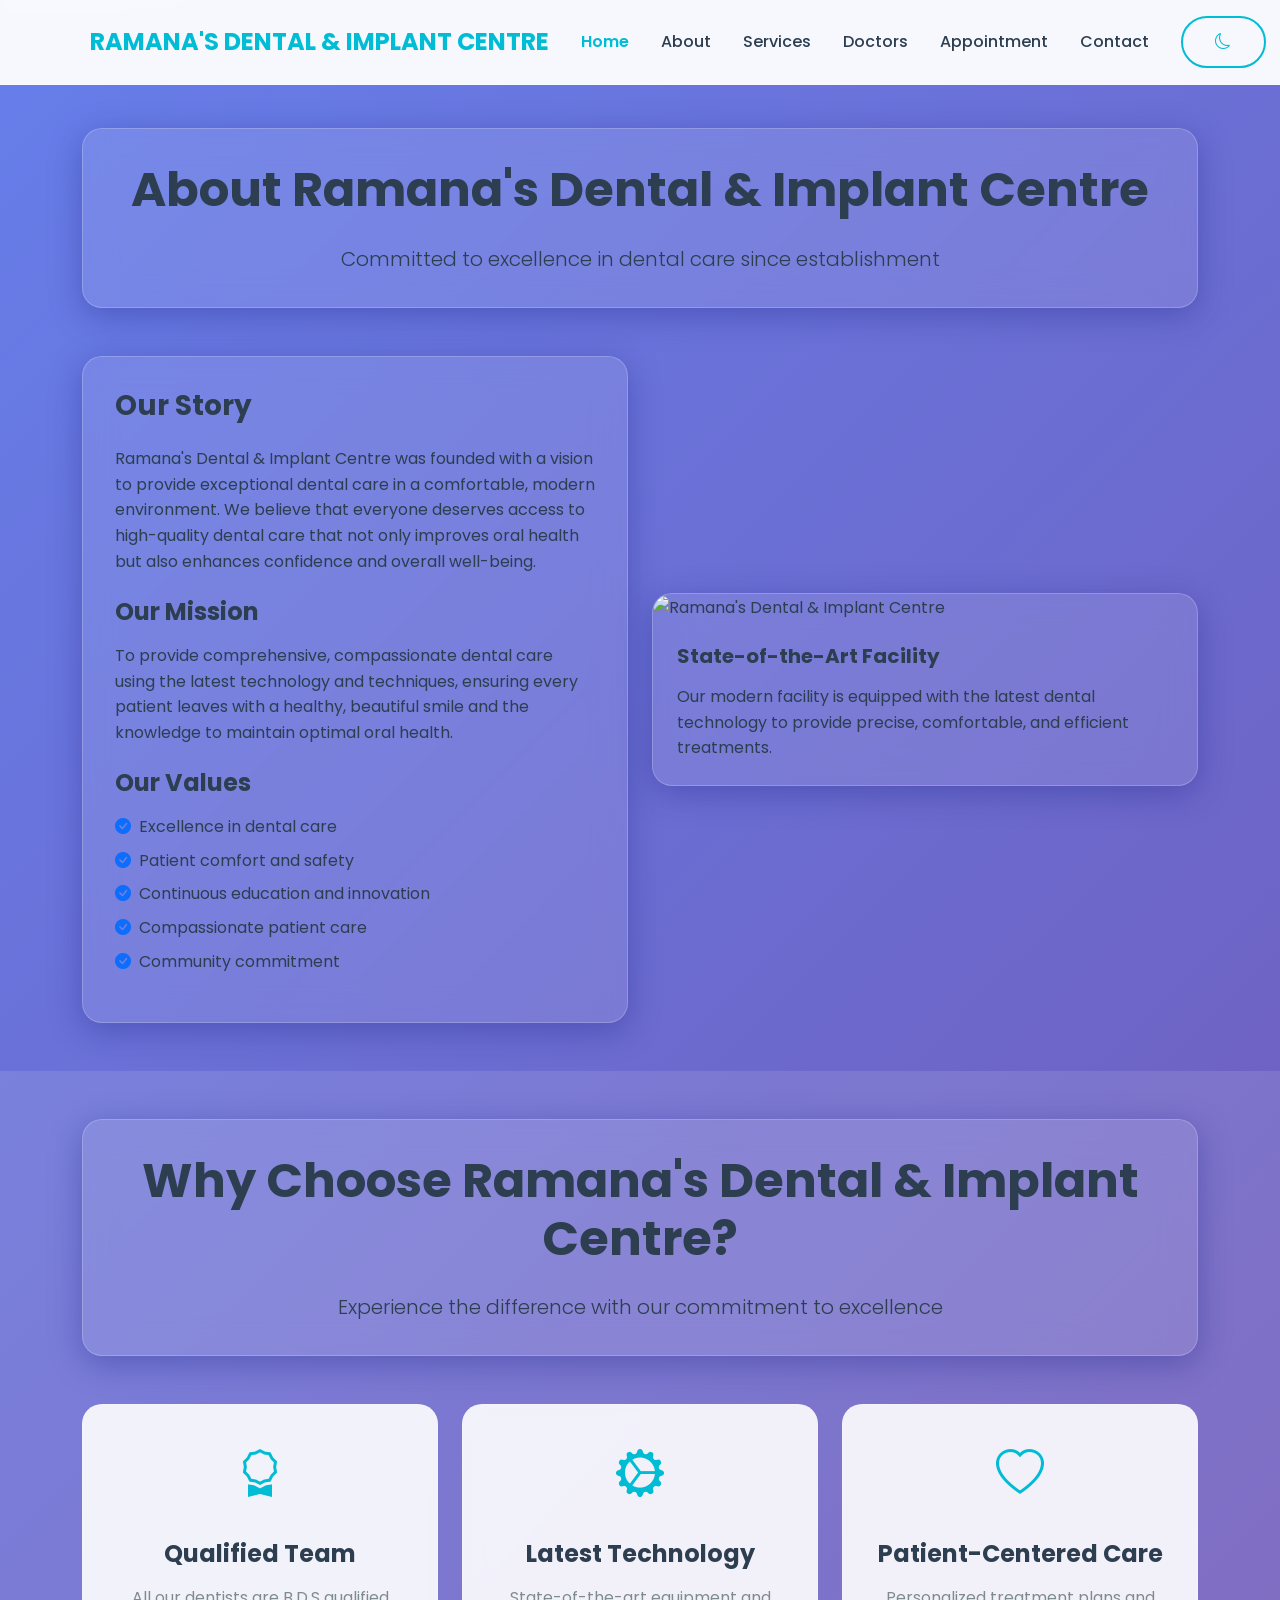
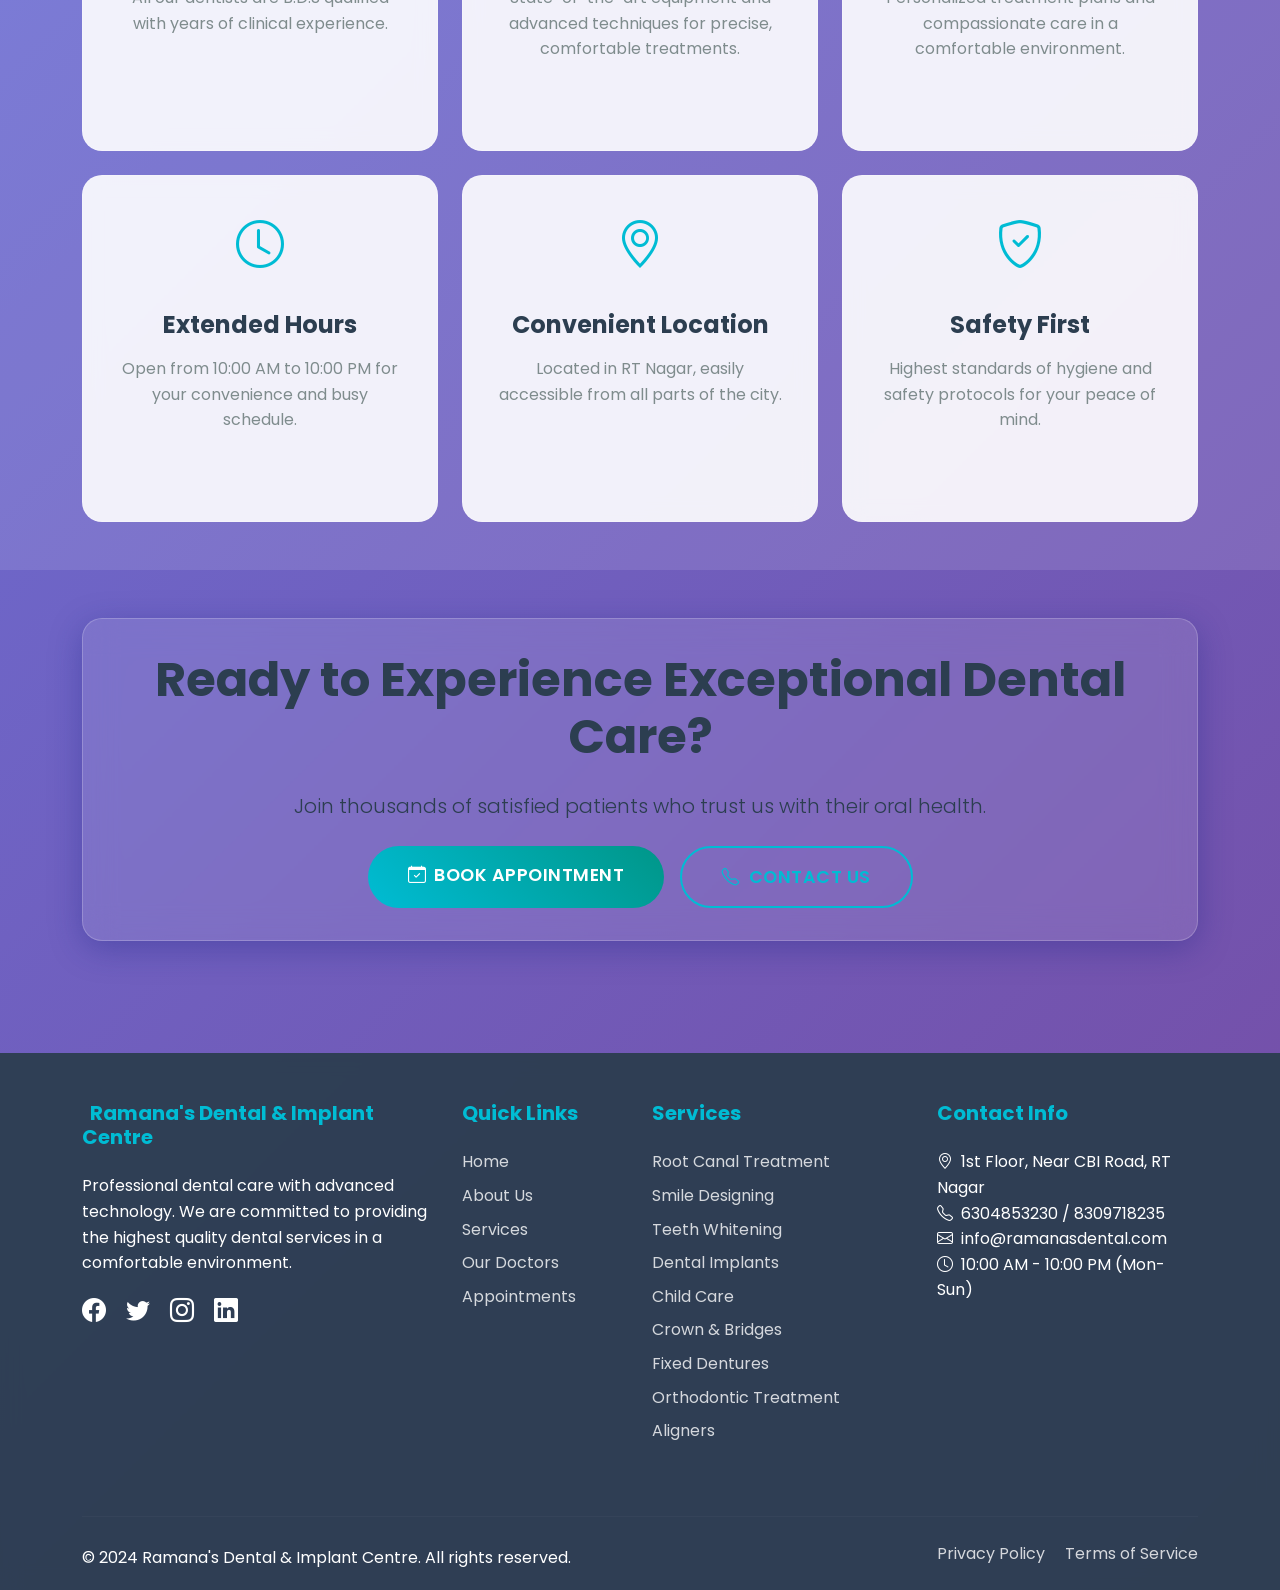
==== dental_clinic/about.html @ cf6a358c "improvement" ====
<!DOCTYPE html>
<html lang="en">
<head>
    <meta charset="UTF-8">
    <meta name="viewport" content="width=device-width, initial-scale=1.0, maximum-scale=1.0, user-scalable=no">
    <meta name="description" content="Professional dental care with advanced technology at Ramana's Dental & Implant Centre. Root canal, implants, smile design, and more.">
    <meta name="keywords" content="dental clinic, dental implants, root canal, smile design, teeth whitening, Bangalore">
    <meta name="author" content="Ramana's Dental & Implant Centre">
    <meta name="theme-color" content="#00bcd4">
    <meta name="apple-mobile-web-app-capable" content="yes">
    <meta name="apple-mobile-web-app-status-bar-style" content="default">
    <meta name="apple-mobile-web-app-title" content="Ramana's Dental">
    <title>About Us - Ramana's Dental & Implant Centre</title>
    
    <!-- Bootstrap CSS -->
    <link href="https://cdn.jsdelivr.net/npm/bootstrap@5.3.3/dist/css/bootstrap.min.css" rel="stylesheet">
    
    <!-- Google Fonts -->
    <link href="https://fonts.googleapis.com/css2?family=Poppins:wght@300;400;500;600;700&display=swap" rel="stylesheet">
    
    <!-- Bootstrap Icons -->
    <link rel="stylesheet" href="https://cdn.jsdelivr.net/npm/bootstrap-icons@1.11.3/font/bootstrap-icons.min.css">
    
    <!-- Custom CSS -->
    <link rel="stylesheet" href="static/css/style.css">
    
    
</head>
<body>
    <!-- Navigation -->
    <nav class="navbar navbar-expand-lg fixed-top">
        <div class="container">
            <a class="navbar-brand" href="index.html">
                <i class="bi bi-tooth me-2"></i>RAMANA'S DENTAL & IMPLANT CENTRE
            </a>
            
            <button class="navbar-toggler" type="button" data-bs-toggle="collapse" data-bs-target="#navbarNav">
                <span class="navbar-toggler-icon"></span>
            </button>
            
            <div class="collapse navbar-collapse" id="navbarNav">
                <ul class="navbar-nav ms-auto">
                    <li class="nav-item">
                        <a class="nav-link active" href="index.html">Home</a>
                    </li>
                    <li class="nav-item">
                        <a class="nav-link " href="about.html">About</a>
                    </li>
                    <li class="nav-item">
                        <a class="nav-link " href="services.html">Services</a>
                    </li>
                    <li class="nav-item">
                        <a class="nav-link " href="doctors.html">Doctors</a>
                    </li>
                    <li class="nav-item">
                        <a class="nav-link " href="appointment.html">Appointment</a>
                    </li>
                    <li class="nav-item">
                        <a class="nav-link " href="contact.html">Contact</a>
                    </li>
                </ul>
                <!-- Dark mode toggle button -->
                <button id="theme-toggle" class="btn btn-outline-primary ms-3" type="button" aria-label="Toggle dark mode">
                    <i id="theme-toggle-icon" class="bi bi-moon"></i>
                </button>
            </div>
        </div>
    </nav>

    <!-- Main Content -->
    <main style="margin-top: 80px;">
        
<!-- About Header -->
<section class="py-5">
    <div class="container">
        <div class="glass-card mb-5">
            <div class="text-center">
                <h1 class="display-5 fw-bold mb-4">About Ramana's Dental & Implant Centre</h1>
                <p class="lead mb-0">Committed to excellence in dental care since establishment</p>
            </div>
        </div>
        
        <div class="row align-items-center">
            <div class="col-lg-6">
                <div class="glass-card">
                    <h2 class="h3 fw-bold mb-4">Our Story</h2>
                    <p class="mb-4">Ramana's Dental & Implant Centre was founded with a vision to provide exceptional dental care in a comfortable, modern environment. We believe that everyone deserves access to high-quality dental care that not only improves oral health but also enhances confidence and overall well-being.</p>
                    
                    <h3 class="h4 fw-bold mb-3">Our Mission</h3>
                    <p class="mb-4">To provide comprehensive, compassionate dental care using the latest technology and techniques, ensuring every patient leaves with a healthy, beautiful smile and the knowledge to maintain optimal oral health.</p>
                    
                    <h3 class="h4 fw-bold mb-3">Our Values</h3>
                    <ul class="list-unstyled">
                        <li class="mb-2"><i class="bi bi-check-circle-fill text-primary me-2"></i>Excellence in dental care</li>
                        <li class="mb-2"><i class="bi bi-check-circle-fill text-primary me-2"></i>Patient comfort and safety</li>
                        <li class="mb-2"><i class="bi bi-check-circle-fill text-primary me-2"></i>Continuous education and innovation</li>
                        <li class="mb-2"><i class="bi bi-check-circle-fill text-primary me-2"></i>Compassionate patient care</li>
                        <li class="mb-2"><i class="bi bi-check-circle-fill text-primary me-2"></i>Community commitment</li>
                    </ul>
                </div>
            </div>
            
            <div class="col-lg-6 mt-4 mt-lg-0">
                <div class="glass-card p-0 overflow-hidden">
                    <img src="https://images.unsplash.com/photo-1629909613654-28e377c37b09?ixlib=rb-4.0.3&ixid=M3wxMjA3fDB8MHxwaG90by1wYWdlfHx8fGVufDB8fHx8fA%3D%3D&auto=format&fit=crop&w=2068&q=80" class="img-fluid rounded" alt="Ramana's Dental & Implant Centre">
                    <div class="p-4">
                        <h4 class="h5 fw-bold mb-3">State-of-the-Art Facility</h4>
                        <p class="mb-0">Our modern facility is equipped with the latest dental technology to provide precise, comfortable, and efficient treatments.</p>
                    </div>
                </div>
            </div>
        </div>
    </div>
</section>

<!-- Why Choose Us -->
<section class="py-5" style="background: rgba(255,255,255,0.1);">
    <div class="container">
        <div class="glass-card mb-5">
            <div class="text-center">
                <h2 class="display-5 fw-bold mb-4">Why Choose Ramana's Dental & Implant Centre?</h2>
                <p class="lead mb-0">Experience the difference with our commitment to excellence</p>
            </div>
        </div>
        
        <div class="row g-4">
            <div class="col-lg-4 col-md-6">
                <div class="service-card text-center">
                    <div class="service-icon">
                        <i class="bi bi-award"></i>
                    </div>
                    <h4 class="service-title">Qualified Team</h4>
                    <p class="service-description">All our dentists are B.D.S qualified with years of clinical experience.</p>
                </div>
            </div>
            
            <div class="col-lg-4 col-md-6">
                <div class="service-card text-center">
                    <div class="service-icon">
                        <i class="bi bi-gear-wide-connected"></i>
                    </div>
                    <h4 class="service-title">Latest Technology</h4>
                    <p class="service-description">State-of-the-art equipment and advanced techniques for precise, comfortable treatments.</p>
                </div>
            </div>
            
            <div class="col-lg-4 col-md-6">
                <div class="service-card text-center">
                    <div class="service-icon">
                        <i class="bi bi-heart"></i>
                    </div>
                    <h4 class="service-title">Patient-Centered Care</h4>
                    <p class="service-description">Personalized treatment plans and compassionate care in a comfortable environment.</p>
                </div>
            </div>
            
            <div class="col-lg-4 col-md-6">
                <div class="service-card text-center">
                    <div class="service-icon">
                        <i class="bi bi-clock"></i>
                    </div>
                    <h4 class="service-title">Extended Hours</h4>
                    <p class="service-description">Open from 10:00 AM to 10:00 PM for your convenience and busy schedule.</p>
                </div>
            </div>
            
            <div class="col-lg-4 col-md-6">
                <div class="service-card text-center">
                    <div class="service-icon">
                        <i class="bi bi-geo-alt"></i>
                    </div>
                    <h4 class="service-title">Convenient Location</h4>
                    <p class="service-description">Located in RT Nagar, easily accessible from all parts of the city.</p>
                </div>
            </div>
            
            <div class="col-lg-4 col-md-6">
                <div class="service-card text-center">
                    <div class="service-icon">
                        <i class="bi bi-shield-check"></i>
                    </div>
                    <h4 class="service-title">Safety First</h4>
                    <p class="service-description">Highest standards of hygiene and safety protocols for your peace of mind.</p>
                </div>
            </div>
        </div>
    </div>
</section>

<!-- Call to Action -->
<section class="py-5">
    <div class="container">
        <div class="glass-card text-center">
            <h2 class="display-5 fw-bold mb-4">Ready to Experience Exceptional Dental Care?</h2>
            <p class="lead mb-4">Join thousands of satisfied patients who trust us with their oral health.</p>
            <div class="d-flex justify-content-center gap-3 flex-wrap">
                <a href="appointment.html" class="btn btn-primary btn-lg">
                    <i class="bi bi-calendar-check me-2"></i>Book Appointment
                </a>
                <a href="contact.html" class="btn btn-outline-primary btn-lg">
                    <i class="bi bi-telephone me-2"></i>Contact Us
                </a>
            </div>
        </div>
    </div>
</section>

    </main>

    <!-- Footer -->
    <footer class="footer">
        <div class="container">
            <div class="row">
                <div class="col-lg-4 col-md-6 mb-4">
                    <h5><i class="bi bi-tooth me-2"></i>Ramana's Dental & Implant Centre</h5>
                    <p>Professional dental care with advanced technology. We are committed to providing the highest quality dental services in a comfortable environment.</p>
                    <div class="social-links">
                        <a href="#" class="me-3"><i class="bi bi-facebook"></i></a>
                        <a href="#" class="me-3"><i class="bi bi-twitter"></i></a>
                        <a href="#" class="me-3"><i class="bi bi-instagram"></i></a>
                        <a href="#" class="me-3"><i class="bi bi-linkedin"></i></a>
                    </div>
                </div>
                
                <div class="col-lg-2 col-md-6 mb-4">
                    <h5>Quick Links</h5>
                    <ul class="list-unstyled">
                        <li><a href="index.html" class="footer-link">Home</a></li>
                        <li><a href="about.html" class="footer-link">About Us</a></li>
                        <li><a href="services.html" class="footer-link">Services</a></li>
                        <li><a href="doctors.html" class="footer-link">Our Doctors</a></li>
                        <li><a href="appointment.html" class="footer-link">Appointments</a></li>
                    </ul>
                </div>
                
                <div class="col-lg-3 col-md-6 mb-4">
                    <h5>Services</h5>
                    <ul class="list-unstyled">
                        <li><a href="#" class="footer-link">Root Canal Treatment</a></li>
                        <li><a href="#" class="footer-link">Smile Designing</a></li>
                        <li><a href="#" class="footer-link">Teeth Whitening</a></li>
                        <li><a href="#" class="footer-link">Dental Implants</a></li>
                        <li><a href="#" class="footer-link">Child Care</a></li>
                        <li><a href="#" class="footer-link">Crown & Bridges</a></li>
                        <li><a href="#" class="footer-link">Fixed Dentures</a></li>
                        <li><a href="#" class="footer-link">Orthodontic Treatment</a></li>
                        <li><a href="#" class="footer-link">Aligners</a></li>
                    </ul>
                </div>
                
                <div class="col-lg-3 col-md-6 mb-4">
                    <h5>Contact Info</h5>
                    <ul class="list-unstyled">
                        <li><i class="bi bi-geo-alt me-2"></i>1st Floor, Near CBI Road, RT Nagar</li>
                        <li><i class="bi bi-telephone me-2"></i>6304853230 / 8309718235</li>
                        <li><i class="bi bi-envelope me-2"></i>info@ramanasdental.com</li>
                        <li><i class="bi bi-clock me-2"></i>10:00 AM - 10:00 PM (Mon-Sun)</li>
                    </ul>
                </div>
            </div>
            
            <hr class="my-4" style="border-color: rgba(255,255,255,0.1);">
            
            <div class="row align-items-center">
                <div class="col-md-6">
                    <p class="mb-0">&copy; 2024 Ramana's Dental & Implant Centre. All rights reserved.</p>
                </div>
                <div class="col-md-6 text-md-end">
                    <a href="#" class="footer-link me-3">Privacy Policy</a>
                    <a href="#" class="footer-link">Terms of Service</a>
                </div>
            </div>
        </div>
    </footer>

    <!-- Bootstrap JS -->
    <script src="https://cdn.jsdelivr.net/npm/bootstrap@5.3.3/dist/js/bootstrap.bundle.min.js"></script>
    
    <!-- Custom JS -->
    <script src="static/js/main.js"></script>
    <script>
    // Theme switching logic
    function setTheme(theme) {
        if (theme === 'dark') {
            document.documentElement.setAttribute('data-theme', 'dark');
            localStorage.setItem('theme', 'dark');
            document.getElementById('theme-toggle-icon').className = 'bi bi-sun';
        } else {
            document.documentElement.setAttribute('data-theme', 'light');
            localStorage.setItem('theme', 'light');
            document.getElementById('theme-toggle-icon').className = 'bi bi-moon';
        }
    }
    // On load, set theme from localStorage or system
    (function() {
        const savedTheme = localStorage.getItem('theme');
        if (savedTheme) {
            setTheme(savedTheme);
        } else if (window.matchMedia && window.matchMedia('(prefers-color-scheme: dark)').matches) {
            setTheme('dark');
        } else {
            setTheme('light');
        }
    })();
    // Toggle button event
    document.addEventListener('DOMContentLoaded', function() {
        const btn = document.getElementById('theme-toggle');
        if (btn) {
            btn.addEventListener('click', function() {
                const current = localStorage.getItem('theme') === 'dark' ? 'dark' : 'light';
                setTheme(current === 'dark' ? 'light' : 'dark');
            });
        }
    });
    </script>
    
</body>
</html>
---- dental_clinic/static/css/style.css ----
/* Global Styles */
:root {
    --primary-color: #00bcd4;
    --secondary-color: #009688;
    --accent-color: #ff5722;
    --text-dark: #2c3e50;
    --text-light: #7f8c8d;
    --white: #ffffff;
    --light-bg: #f8f9fa;
    --glass-bg: rgba(255, 255, 255, 0.1);
    --glass-border: rgba(255, 255, 255, 0.2);
    --glass-shadow: 0 8px 32px 0 rgba(31, 38, 135, 0.37);
}

* {
    margin: 0;
    padding: 0;
    box-sizing: border-box;
}

body {
    font-family: 'Poppins', sans-serif;
    line-height: 1.6;
    color: var(--text-dark);
    background: linear-gradient(135deg, #667eea 0%, #764ba2 100%);
    min-height: 100vh;
    overflow-x: hidden;
}

/* Glass Card Effect */
.glass-card {
    background: var(--glass-bg);
    backdrop-filter: blur(16px);
    -webkit-backdrop-filter: blur(16px);
    border: 1px solid var(--glass-border);
    box-shadow: var(--glass-shadow);
    border-radius: 20px;
    padding: 2rem;
    transition: all 0.3s ease;
}

.glass-card:hover {
    transform: translateY(-5px);
    box-shadow: 0 15px 35px rgba(0, 0, 0, 0.1);
}

/* Navbar */
.navbar {
    background: rgba(255, 255, 255, 0.95) !important;
    backdrop-filter: blur(10px);
    -webkit-backdrop-filter: blur(10px);
    border-bottom: 1px solid var(--glass-border);
    padding: 1rem 0;
    transition: all 0.3s ease;
}

.navbar-brand {
    font-weight: 700;
    color: var(--primary-color) !important;
    font-size: 1.5rem;
    transition: all 0.3s ease;
}

.nav-link {
    font-weight: 500;
    color: var(--text-dark) !important;
    margin: 0 0.5rem;
    transition: color 0.3s ease;
    position: relative;
}

.nav-link:hover {
    color: var(--primary-color) !important;
}

.nav-link.active {
    color: var(--primary-color) !important;
    font-weight: 600;
}

.navbar-toggler {
    border: none;
    padding: 0.25rem 0.5rem;
}

.navbar-toggler:focus {
    box-shadow: none;
}

/* Hero Section */
.hero-section {
    background: linear-gradient(rgba(0, 0, 0, 0.5), rgba(0, 0, 0, 0.5)), 
                url('https://images.unsplash.com/photo-1629909613654-28e377c37b09?ixlib=rb-1.2.1&auto=format&fit=crop&w=1950&q=80');
    background-size: cover;
    background-position: center;
    background-attachment: fixed;
    padding: 8rem 0;
    position: relative;
    color: var(--white);
    min-height: 100vh;
    display: flex;
    align-items: center;
}

.hero-content {
    text-align: center;
    max-width: 800px;
    margin: 0 auto;
    padding: 0 1rem;
}

.hero-title {
    font-size: 3.5rem;
    font-weight: 700;
    margin-bottom: 1.5rem;
    text-shadow: 2px 2px 4px rgba(0, 0, 0, 0.3);
    line-height: 1.2;
}

.hero-subtitle {
    font-size: 1.25rem;
    margin-bottom: 2rem;
    opacity: 0.9;
    line-height: 1.6;
}

/* Buttons */
.btn {
    border-radius: 50px;
    padding: 0.75rem 2rem;
    font-weight: 600;
    text-transform: uppercase;
    letter-spacing: 0.5px;
    transition: all 0.3s ease;
    border: none;
    display: inline-block;
    text-decoration: none;
    text-align: center;
    cursor: pointer;
}

.btn-primary {
    background: linear-gradient(45deg, var(--primary-color), var(--secondary-color));
    color: var(--white);
}

.btn-primary:hover {
    transform: translateY(-2px);
    box-shadow: 0 10px 25px rgba(0, 188, 212, 0.3);
    color: var(--white);
}

.btn-outline-primary {
    border: 2px solid var(--primary-color);
    color: var(--primary-color);
    background: transparent;
}

.btn-outline-primary:hover {
    background: var(--primary-color);
    color: var(--white);
    transform: translateY(-2px);
}

.btn-lg {
    padding: 1rem 2.5rem;
    font-size: 1.1rem;
}

.btn-sm {
    padding: 0.5rem 1.5rem;
    font-size: 0.9rem;
}

/* Service Cards */
.service-card {
    background: rgba(255, 255, 255, 0.9);
    backdrop-filter: blur(10px);
    border-radius: 20px;
    padding: 2rem;
    text-align: center;
    transition: all 0.3s ease;
    border: 1px solid rgba(255, 255, 255, 0.2);
    height: 100%;
    display: flex;
    flex-direction: column;
    justify-content: space-between;
}

.service-card:hover {
    transform: translateY(-10px);
    box-shadow: 0 20px 40px rgba(0, 0, 0, 0.1);
}

.service-icon {
    font-size: 3rem;
    color: var(--primary-color);
    margin-bottom: 1.5rem;
    display: flex;
    justify-content: center;
}

.service-title {
    font-size: 1.5rem;
    font-weight: 700;
    color: var(--text-dark);
    margin-bottom: 1rem;
    line-height: 1.3;
}

.service-description {
    color: var(--text-light);
    margin-bottom: 1.5rem;
    flex-grow: 1;
    line-height: 1.6;
}

.service-price {
    font-weight: 600;
    color: var(--primary-color);
    font-size: 1.1rem;
    margin-top: auto;
}

/* Doctor Cards */
.doctor-card {
    background: rgba(255, 255, 255, 0.9);
    backdrop-filter: blur(10px);
    border-radius: 20px;
    overflow: hidden;
    transition: all 0.3s ease;
    border: 1px solid rgba(255, 255, 255, 0.2);
    height: 100%;
    display: flex;
    flex-direction: column;
}

.doctor-card:hover {
    transform: translateY(-10px);
    box-shadow: 0 20px 40px rgba(0, 0, 0, 0.1);
}

.doctor-image {
    width: 100%;
    height: 250px;
    object-fit: cover;
    transition: transform 0.3s ease;
    flex-shrink: 0;
}

.doctor-card:hover .doctor-image {
    transform: scale(1.05);
}

.doctor-info {
    padding: 1.5rem;
    flex-grow: 1;
    display: flex;
    flex-direction: column;
}

.doctor-name {
    font-size: 1.25rem;
    font-weight: 700;
    color: var(--text-dark);
    margin-bottom: 0.5rem;
    line-height: 1.3;
}

.doctor-specialty {
    color: var(--primary-color);
    font-weight: 600;
    margin-bottom: 0.5rem;
}

.doctor-experience {
    color: var(--text-light);
    font-size: 0.9rem;
    margin-bottom: 1rem;
}

/* Forms */
.form-control {
    background: rgba(255, 255, 255, 0.8);
    border: 1px solid rgba(255, 255, 255, 0.3);
    border-radius: 10px;
    padding: 0.75rem 1rem;
    backdrop-filter: blur(5px);
    transition: all 0.3s ease;
}

.form-control:focus {
    background: rgba(255, 255, 255, 0.95);
    border-color: var(--primary-color);
    box-shadow: 0 0 0 0.2rem rgba(0, 188, 212, 0.25);
    outline: none;
}

.form-select {
    background: rgba(255, 255, 255, 0.8);
    border: 1px solid rgba(255, 255, 255, 0.3);
    border-radius: 10px;
    padding: 0.75rem 1rem;
    backdrop-filter: blur(5px);
    transition: all 0.3s ease;
}

.form-select:focus {
    background: rgba(255, 255, 255, 0.95);
    border-color: var(--primary-color);
    box-shadow: 0 0 0 0.2rem rgba(0, 188, 212, 0.25);
    outline: none;
}

.form-label {
    font-weight: 600;
    color: var(--text-dark);
    margin-bottom: 0.5rem;
}

.form-check-input:checked {
    background-color: var(--primary-color);
    border-color: var(--primary-color);
}

/* Footer */
.footer {
    background: rgba(44, 62, 80, 0.95);
    backdrop-filter: blur(10px);
    color: var(--white);
    padding: 3rem 0 1rem;
    margin-top: 4rem;
}

.footer h5 {
    color: var(--primary-color);
    font-weight: 700;
    margin-bottom: 1.5rem;
}

.footer-link {
    color: rgba(255, 255, 255, 0.8);
    text-decoration: none;
    transition: color 0.3s ease;
    display: inline-block;
    margin-bottom: 0.5rem;
}

.footer-link:hover {
    color: var(--primary-color);
}

.social-links a {
    color: var(--white);
    font-size: 1.5rem;
    transition: all 0.3s ease;
    display: inline-block;
    margin-right: 1rem;
}

.social-links a:hover {
    color: var(--primary-color);
    transform: translateY(-3px);
}

/* Animations */
@keyframes fadeInUp {
    from {
        opacity: 0;
        transform: translateY(30px);
    }
    to {
        opacity: 1;
        transform: translateY(0);
    }
}

.fade-in-up {
    animation: fadeInUp 0.6s ease-out;
}

/* Responsive Design - Mobile First Approach */

/* Extra Small devices (phones, 576px and down) */
@media (max-width: 575.98px) {
    .hero-section {
        padding: 4rem 0;
        background-attachment: scroll;
        min-height: 80vh;
    }
    
    .hero-title {
        font-size: 2rem;
        margin-bottom: 1rem;
        line-height: 1.1;
    }
    
    .hero-subtitle {
        font-size: 1rem;
        margin-bottom: 1.5rem;
        line-height: 1.4;
    }
    
    .glass-card {
        padding: 1rem;
        margin-bottom: 1rem;
        border-radius: 15px;
    }
    
    .service-card,
    .doctor-card {
        margin-bottom: 1.5rem;
        padding: 1.5rem;
        border-radius: 15px;
    }
    
    .service-icon {
        font-size: 2.5rem;
        margin-bottom: 1rem;
    }
    
    .service-title {
        font-size: 1.25rem;
        line-height: 1.2;
    }
    
    .doctor-image {
        height: 200px;
    }
    
    .doctor-info {
        padding: 1rem;
    }
    
    .doctor-name {
        font-size: 1.1rem;
        line-height: 1.2;
    }
    
    .btn {
        padding: 0.6rem 1.5rem;
        font-size: 0.9rem;
        width: 100%;
        margin-bottom: 0.5rem;
    }
    
    .btn-lg {
        padding: 0.8rem 2rem;
        font-size: 1rem;
    }
    
    .navbar-brand {
        font-size: 1.1rem;
        line-height: 1.2;
    }
    
    .navbar-nav {
        text-align: center;
        padding: 1rem 0;
    }
    
    .nav-link {
        padding: 0.75rem 0;
        border-bottom: 1px solid rgba(0,0,0,0.1);
    }
    
    .nav-link:last-child {
        border-bottom: none;
    }
    
    .footer {
        padding: 2rem 0 1rem;
        text-align: center;
    }
    
    .footer .col-lg-4,
    .footer .col-lg-2,
    .footer .col-lg-3 {
        margin-bottom: 2rem;
    }
    
    .display-5 {
        font-size: 2rem;
        line-height: 1.2;
    }
    
    .lead {
        font-size: 1rem;
        line-height: 1.4;
    }
    
    /* Mobile-specific improvements */
    .container {
        padding-left: 1rem;
        padding-right: 1rem;
    }
    
    .row {
        margin-left: -0.5rem;
        margin-right: -0.5rem;
    }
    
    .col, .col-1, .col-2, .col-3, .col-4, .col-5, .col-6, .col-7, .col-8, .col-9, .col-10, .col-11, .col-12,
    .col-sm, .col-sm-1, .col-sm-2, .col-sm-3, .col-sm-4, .col-sm-5, .col-sm-6, .col-sm-7, .col-sm-8, .col-sm-9, .col-sm-10, .col-sm-11, .col-sm-12 {
        padding-left: 0.5rem;
        padding-right: 0.5rem;
    }
    
    /* Improve form responsiveness */
    .form-control,
    .form-select {
        font-size: 16px; /* Prevents zoom on iOS */
        padding: 0.75rem;
    }
    
    /* Better touch targets */
    .btn,
    .nav-link,
    .footer-link {
        min-height: 44px;
        display: flex;
        align-items: center;
        justify-content: center;
    }
    
    /* Improve card spacing */
    .card {
        margin-bottom: 1rem;
    }
    
    /* Better table responsiveness */
    .table-responsive {
        font-size: 0.9rem;
    }
}

/* Small devices (landscape phones, 576px and up) */
@media (min-width: 576px) and (max-width: 767.98px) {
    .hero-title {
        font-size: 2.5rem;
        line-height: 1.2;
    }
    
    .hero-subtitle {
        font-size: 1.1rem;
        line-height: 1.5;
    }
    
    .glass-card {
        padding: 1.5rem;
        border-radius: 18px;
    }
    
    .service-card,
    .doctor-card {
        margin-bottom: 2rem;
        border-radius: 18px;
    }
    
    .doctor-image {
        height: 220px;
    }
    
    .btn {
        width: auto;
        margin-bottom: 0;
    }
    
    .navbar-brand {
        font-size: 1.3rem;
    }
    
    /* Better spacing for tablets */
    .container {
        padding-left: 1.5rem;
        padding-right: 1.5rem;
    }
}

/* Medium devices (tablets, 768px and up) */
@media (min-width: 768px) and (max-width: 991.98px) {
    .hero-title {
        font-size: 3rem;
    }
    
    .hero-subtitle {
        font-size: 1.2rem;
    }
    
    .service-card,
    .doctor-card {
        margin-bottom: 2rem;
    }
    
    .doctor-image {
        height: 240px;
    }
    
    .navbar-brand {
        font-size: 1.4rem;
    }
}

/* Large devices (desktops, 992px and up) */
@media (min-width: 992px) and (max-width: 1199.98px) {
    .hero-title {
        font-size: 3.2rem;
    }
    
    .service-card,
    .doctor-card {
        margin-bottom: 2rem;
    }
}

/* Extra large devices (large desktops, 1200px and up) */
@media (min-width: 1200px) {
    .hero-title {
        font-size: 3.5rem;
    }
    
    .container {
        max-width: 1140px;
    }
}

/* Landscape orientation adjustments */
@media (orientation: landscape) and (max-height: 500px) {
    .hero-section {
        padding: 2rem 0;
        min-height: 60vh;
    }
    
    .hero-title {
        font-size: 2rem;
        margin-bottom: 0.5rem;
    }
    
    .hero-subtitle {
        font-size: 1rem;
        margin-bottom: 1rem;
    }
}

/* High DPI displays */
@media (-webkit-min-device-pixel-ratio: 2), (min-resolution: 192dpi) {
    .hero-section {
        background-image: linear-gradient(rgba(0, 0, 0, 0.5), rgba(0, 0, 0, 0.5)), 
                          url('https://images.unsplash.com/photo-1629909613654-28e377c37b09?ixlib=rb-1.2.1&auto=format&fit=crop&w=1950&q=80');
    }
}

/* Print styles */
@media print {
    .navbar,
    .footer,
    .btn {
        display: none !important;
    }
    
    .glass-card {
        box-shadow: none;
        border: 1px solid #ccc;
    }
    
    body {
        background: white;
        color: black;
    }
}

/* Accessibility improvements */
@media (prefers-reduced-motion: reduce) {
    * {
        animation-duration: 0.01ms !important;
        animation-iteration-count: 1 !important;
        transition-duration: 0.01ms !important;
    }
}

/* Focus styles for better accessibility */
.btn:focus,
.form-control:focus,
.form-select:focus,
.nav-link:focus {
    outline: 2px solid var(--primary-color);
    outline-offset: 2px;
}

/* Custom Scrollbar */
::-webkit-scrollbar {
    width: 8px;
}

::-webkit-scrollbar-track {
    background: #f1f1f1;
}

::-webkit-scrollbar-thumb {
    background: var(--primary-color);
    border-radius: 4px;
}

::-webkit-scrollbar-thumb:hover {
    background: var(--secondary-color);
}

/* Utility classes for responsive spacing */
@media (max-width: 575.98px) {
    .py-5 {
        padding-top: 2rem !important;
        padding-bottom: 2rem !important;
    }
    
    .mb-5 {
        margin-bottom: 2rem !important;
    }
    
    .mt-5 {
        margin-top: 2rem !important;
    }
    
    .gap-3 {
        gap: 1rem !important;
    }
}

/* Ensure images are responsive */
img {
    max-width: 100%;
    height: auto;
}

/* Fix for flexbox issues on older browsers */
.service-card,
.doctor-card {
    display: flex;
    flex-direction: column;
}

/* Ensure proper text wrapping */
.service-title,
.doctor-name,
.hero-title {
    word-wrap: break-word;
    overflow-wrap: break-word;
}

/* Performance optimizations */
* {
    -webkit-font-smoothing: antialiased;
    -moz-osx-font-smoothing: grayscale;
}

/* Improve loading performance */
img {
    max-width: 100%;
    height: auto;
    will-change: transform;
}

/* Better focus indicators for accessibility */
.btn:focus,
.form-control:focus,
.form-select:focus,
.nav-link:focus {
    outline: 2px solid var(--primary-color);
    outline-offset: 2px;
    box-shadow: 0 0 0 4px rgba(0, 188, 212, 0.1);
}

/* Improve button hover states on touch devices */
@media (hover: none) and (pointer: coarse) {
    .btn:hover {
        transform: none;
    }
    
    .service-card:hover,
    .doctor-card:hover {
        transform: none;
    }
    
    .glass-card:hover {
        transform: none;
    }
}

/* Better loading states */
.loading {
    opacity: 0.7;
    pointer-events: none;
}

/* Improve form field spacing on mobile */
@media (max-width: 575.98px) {
    .form-group {
        margin-bottom: 1.5rem;
    }
    
    .form-label {
        margin-bottom: 0.75rem;
        font-size: 0.95rem;
    }
    
    .form-text {
        font-size: 0.85rem;
    }
}

/* Better table responsiveness */
@media (max-width: 767.98px) {
    .table {
        font-size: 0.9rem;
    }
    
    .table td,
    .table th {
        padding: 0.5rem;
    }
}

/* Improve modal responsiveness */
@media (max-width: 575.98px) {
    .modal-dialog {
        margin: 0.5rem;
        max-width: calc(100% - 1rem);
    }
    
    .modal-content {
        border-radius: 15px;
    }
}

/* Better alert responsiveness */
@media (max-width: 575.98px) {
    .alert {
        margin: 0.5rem;
        border-radius: 10px;
        font-size: 0.9rem;
    }
}

/* Improve badge responsiveness */
@media (max-width: 575.98px) {
    .badge {
        font-size: 0.75rem;
        padding: 0.25rem 0.5rem;
    }
}

/* Better progress bar responsiveness */
@media (max-width: 575.98px) {
    .progress {
        height: 0.75rem;
        border-radius: 0.375rem;
    }
    
    .progress-bar {
        font-size: 0.75rem;
    }
}

/* Improve tooltip responsiveness */
@media (max-width: 575.98px) {
    .tooltip {
        font-size: 0.8rem;
    }
}

/* Better popover responsiveness */
@media (max-width: 575.98px) {
    .popover {
        max-width: 280px;
        font-size: 0.9rem;
    }
}

/* Improve carousel responsiveness */
@media (max-width: 575.98px) {
    .carousel-item {
        height: 200px;
    }
    
    .carousel-caption {
        padding: 0.5rem;
        font-size: 0.9rem;
    }
}

/* Better accordion responsiveness */
@media (max-width: 575.98px) {
    .accordion-button {
        padding: 0.75rem;
        font-size: 0.9rem;
    }
    
    .accordion-body {
        padding: 0.75rem;
        font-size: 0.85rem;
    }
}

/* Improve list group responsiveness */
@media (max-width: 575.98px) {
    .list-group-item {
        padding: 0.75rem;
        font-size: 0.9rem;
    }
}

/* Better breadcrumb responsiveness */
@media (max-width: 575.98px) {
    .breadcrumb {
        font-size: 0.8rem;
        padding: 0.5rem;
    }
    
    .breadcrumb-item + .breadcrumb-item::before {
        padding-right: 0.25rem;
        padding-left: 0.25rem;
    }
}

/* Improve pagination responsiveness */
@media (max-width: 575.98px) {
    .pagination {
        font-size: 0.9rem;
    }
    
    .page-link {
        padding: 0.375rem 0.5rem;
    }
}

/* Better nav tabs responsiveness */
@media (max-width: 575.98px) {
    .nav-tabs .nav-link {
        padding: 0.5rem 0.75rem;
        font-size: 0.9rem;
    }
}

/* Improve nav pills responsiveness */
@media (max-width: 575.98px) {
    .nav-pills .nav-link {
        padding: 0.5rem 0.75rem;
        font-size: 0.9rem;
    }
}

/* Better navbar brand responsiveness */
@media (max-width: 575.98px) {
    .navbar-brand {
        max-width: 200px;
        overflow: hidden;
        text-overflow: ellipsis;
        white-space: nowrap;
    }
}

/* Improve dropdown responsiveness */
@media (max-width: 575.98px) {
    .dropdown-menu {
        font-size: 0.9rem;
        border-radius: 10px;
    }
    
    .dropdown-item {
        padding: 0.5rem 1rem;
    }
}

/* Better offcanvas responsiveness */
@media (max-width: 575.98px) {
    .offcanvas {
        width: 100%;
    }
    
    .offcanvas-header {
        padding: 1rem;
    }
    
    .offcanvas-body {
        padding: 1rem;
    }
}

/* Improve toast responsiveness */
@media (max-width: 575.98px) {
    .toast {
        font-size: 0.9rem;
        margin: 0.5rem;
    }
    
    .toast-header {
        padding: 0.5rem;
    }
    
    .toast-body {
        padding: 0.75rem;
    }
}

/* Better spinner responsiveness */
@media (max-width: 575.98px) {
    .spinner-border {
        width: 1.5rem;
        height: 1.5rem;
    }
    
    .spinner-border-sm {
        width: 1rem;
        height: 1rem;
    }
}

/* Improve placeholder responsiveness */
@media (max-width: 575.98px) {
    .placeholder {
        font-size: 0.9rem;
    }
}

/* Better ratio responsiveness */
@media (max-width: 575.98px) {
    .ratio {
        --bs-aspect-ratio: 56.25%;
    }
}

/* Improve figure responsiveness */
@media (max-width: 575.98px) {
    .figure {
        margin-bottom: 1rem;
    }
    
    .figure-caption {
        font-size: 0.85rem;
    }
}

/* Better blockquote responsiveness */
@media (max-width: 575.98px) {
    .blockquote {
        font-size: 0.9rem;
        margin: 1rem 0;
        padding: 0.75rem;
    }
    
    .blockquote-footer {
        font-size: 0.8rem;
    }
}

/* Improve code responsiveness */
@media (max-width: 575.98px) {
    code {
        font-size: 0.85rem;
    }
    
    pre {
        font-size: 0.85rem;
        padding: 0.75rem;
    }
}

/* Better kbd responsiveness */
@media (max-width: 575.98px) {
    .kbd {
        font-size: 0.75rem;
        padding: 0.125rem 0.25rem;
    }
}

/* Improve mark responsiveness */
@media (max-width: 575.98px) {
    mark {
        padding: 0.125rem 0.25rem;
    }
}

/* Better small responsiveness */
@media (max-width: 575.98px) {
    small {
        font-size: 0.8rem;
    }
}

/* Improve text responsiveness */
@media (max-width: 575.98px) {
    .text-muted {
        font-size: 0.85rem;
    }
    
    .text-decoration-none {
        font-size: 0.9rem;
    }
}

/* Better background responsiveness */
@media (max-width: 575.98px) {
    .bg-primary {
        background-color: var(--primary-color) !important;
    }
    
    .bg-secondary {
        background-color: var(--secondary-color) !important;
    }
}

/* Improve border responsiveness */
@media (max-width: 575.98px) {
    .border {
        border-width: 1px !important;
    }
    
    .border-0 {
        border-width: 0 !important;
    }
}

/* Better shadow responsiveness */
@media (max-width: 575.98px) {
    .shadow {
        box-shadow: 0 0.125rem 0.25rem rgba(0, 0, 0, 0.075) !important;
    }
    
    .shadow-sm {
        box-shadow: 0 0.0625rem 0.125rem rgba(0, 0, 0, 0.075) !important;
    }
}

/* Improve position responsiveness */
@media (max-width: 575.98px) {
    .position-relative {
        position: relative !important;
    }
    
    .position-absolute {
        position: absolute !important;
    }
    
    .position-fixed {
        position: fixed !important;
    }
}

/* Better top responsiveness */
@media (max-width: 575.98px) {
    .top-0 {
        top: 0 !important;
    }
    
    .top-50 {
        top: 50% !important;
    }
    
    .top-100 {
        top: 100% !important;
    }
}

/* Improve bottom responsiveness */
@media (max-width: 575.98px) {
    .bottom-0 {
        bottom: 0 !important;
    }
    
    .bottom-50 {
        bottom: 50% !important;
    }
    
    .bottom-100 {
        bottom: 100% !important;
    }
}

/* Better start responsiveness */
@media (max-width: 575.98px) {
    .start-0 {
        left: 0 !important;
    }
    
    .start-50 {
        left: 50% !important;
    }
    
    .start-100 {
        left: 100% !important;
    }
}

/* Improve end responsiveness */
@media (max-width: 575.98px) {
    .end-0 {
        right: 0 !important;
    }
    
    .end-50 {
        right: 50% !important;
    }
    
    .end-100 {
        right: 100% !important;
    }
}

/* Better translate responsiveness */
@media (max-width: 575.98px) {
    .translate-middle {
        transform: translate(-50%, -50%) !important;
    }
    
    .translate-middle-x {
        transform: translateX(-50%) !important;
    }
    
    .translate-middle-y {
        transform: translateY(-50%) !important;
    }
}

/* Improve border radius responsiveness */
@media (max-width: 575.98px) {
    .rounded {
        border-radius: 0.375rem !important;
    }
    
    .rounded-0 {
        border-radius: 0 !important;
    }
    
    .rounded-1 {
        border-radius: 0.25rem !important;
    }
    
    .rounded-2 {
        border-radius: 0.375rem !important;
    }
    
    .rounded-3 {
        border-radius: 0.5rem !important;
    }
}

/* Better flex responsiveness */
@media (max-width: 575.98px) {
    .d-flex {
        display: flex !important;
    }
    
    .d-inline-flex {
        display: inline-flex !important;
    }
    
    .flex-row {
        flex-direction: row !important;
    }
    
    .flex-column {
        flex-direction: column !important;
    }
}

/* Improve justify content responsiveness */
@media (max-width: 575.98px) {
    .justify-content-start {
        justify-content: flex-start !important;
    }
    
    .justify-content-end {
        justify-content: flex-end !important;
    }
    
    .justify-content-center {
        justify-content: center !important;
    }
    
    .justify-content-between {
        justify-content: space-between !important;
    }
    
    .justify-content-around {
        justify-content: space-around !important;
    }
}

/* Better align items responsiveness */
@media (max-width: 575.98px) {
    .align-items-start {
        align-items: flex-start !important;
    }
    
    .align-items-end {
        align-items: flex-end !important;
    }
    
    .align-items-center {
        align-items: center !important;
    }
    
    .align-items-baseline {
        align-items: baseline !important;
    }
    
    .align-items-stretch {
        align-items: stretch !important;
    }
}

/* Improve align self responsiveness */
@media (max-width: 575.98px) {
    .align-self-start {
        align-self: flex-start !important;
    }
    
    .align-self-end {
        align-self: flex-end !important;
    }
    
    .align-self-center {
        align-self: center !important;
    }
    
    .align-self-baseline {
        align-self: baseline !important;
    }
    
    .align-self-stretch {
        align-self: stretch !important;
    }
}

/* Better order responsiveness */
@media (max-width: 575.98px) {
    .order-first {
        order: -1 !important;
    }
    
    .order-0 {
        order: 0 !important;
    }
    
    .order-1 {
        order: 1 !important;
    }
    
    .order-2 {
        order: 2 !important;
    }
    
    .order-3 {
        order: 3 !important;
    }
}

/* Improve flex fill responsiveness */
@media (max-width: 575.98px) {
    .flex-fill {
        flex: 1 1 auto !important;
    }
    
    .flex-grow-0 {
        flex-grow: 0 !important;
    }
    
    .flex-grow-1 {
        flex-grow: 1 !important;
    }
    
    .flex-shrink-0 {
        flex-shrink: 0 !important;
    }
    
    .flex-shrink-1 {
        flex-shrink: 1 !important;
    }
}

/* Better visibility responsiveness */
@media (max-width: 575.98px) {
    .visible {
        visibility: visible !important;
    }
    
    .invisible {
        visibility: hidden !important;
    }
}

/* Improve z-index responsiveness */
@media (max-width: 575.98px) {
    .z-n1 {
        z-index: -1 !important;
    }
    
    .z-0 {
        z-index: 0 !important;
    }
    
    .z-1 {
        z-index: 1 !important;
    }
    
    .z-2 {
        z-index: 2 !important;
    }
    
    .z-3 {
        z-index: 3 !important;
    }
}

/* Better overflow responsiveness */
@media (max-width: 575.98px) {
    .overflow-auto {
        overflow: auto !important;
    }
    
    .overflow-hidden {
        overflow: hidden !important;
    }
    
    .overflow-visible {
        overflow: visible !important;
    }
    
    .overflow-scroll {
        overflow: scroll !important;
    }
}

/* Improve user select responsiveness */
@media (max-width: 575.98px) {
    .user-select-all {
        -webkit-user-select: all !important;
        -moz-user-select: all !important;
        -ms-user-select: all !important;
        user-select: all !important;
    }
    
    .user-select-auto {
        -webkit-user-select: auto !important;
        -moz-user-select: auto !important;
        -ms-user-select: auto !important;
        user-select: auto !important;
    }
    
    .user-select-none {
        -webkit-user-select: none !important;
        -moz-user-select: none !important;
        -ms-user-select: none !important;
        user-select: none !important;
    }
}

/* Better pointer events responsiveness */
@media (max-width: 575.98px) {
    .pe-auto {
        pointer-events: auto !important;
    }
    
    .pe-none {
        pointer-events: none !important;
    }
}

/* Improve resize responsiveness */
@media (max-width: 575.98px) {
    .resize {
        resize: both !important;
    }
    
    .resize-none {
        resize: none !important;
    }
    
    .resize-y {
        resize: vertical !important;
    }
    
    .resize-x {
        resize: horizontal !important;
    }
}

/* Better cursor responsiveness */
@media (max-width: 575.98px) {
    .cursor-auto {
        cursor: auto !important;
    }
    
    .cursor-default {
        cursor: default !important;
    }
    
    .cursor-pointer {
        cursor: pointer !important;
    }
    
    .cursor-wait {
        cursor: wait !important;
    }
    
    .cursor-move {
        cursor: move !important;
    }
    
    .cursor-help {
        cursor: help !important;
    }
    
    .cursor-progress {
        cursor: progress !important;
    }
    
    .cursor-text {
        cursor: text !important;
    }
    
    .cursor-vertical-text {
        cursor: vertical-text !important;
    }
    
    .cursor-crosshair {
        cursor: crosshair !important;
    }
    
    .cursor-zoom-in {
        cursor: zoom-in !important;
    }
    
    .cursor-zoom-out {
        cursor: zoom-out !important;
    }
    
    .cursor-grab {
        cursor: grab !important;
    }
    
    .cursor-grabbing {
        cursor: grabbing !important;
    }
}

/* Improve caret responsiveness */
@media (max-width: 575.98px) {
    .caret {
        display: inline-block;
        width: 0;
        height: 0;
        margin-left: 0.255em;
        vertical-align: 0.255em;
        content: "";
        border-top: 0.3em solid;
        border-right: 0.3em solid transparent;
        border-bottom: 0;
        border-left: 0.3em solid transparent;
    }
}

/* Better clearfix responsiveness */
@media (max-width: 575.98px) {
    .clearfix::after {
        display: block;
        clear: both;
        content: "";
    }
}

/* Improve color scheme responsiveness */
@media (prefers-color-scheme: dark) {
    :root {
        --text-dark: #ffffff;
        --text-light: #b0b0b0;
        --white: #1a1a1a;
        --light-bg: #2d2d2d;
    }
    
    body {
        background: linear-gradient(135deg, #1a1a2e 0%, #16213e 100%);
    }
    
    .glass-card {
        background: rgba(255, 255, 255, 0.05);
        border: 1px solid rgba(255, 255, 255, 0.1);
    }
    
    .service-card,
    .doctor-card {
        background: rgba(255, 255, 255, 0.05);
        border: 1px solid rgba(255, 255, 255, 0.1);
    }
    
    .navbar {
        background: rgba(26, 26, 26, 0.95) !important;
    }
    
    .form-control,
    .form-select {
        background: rgba(255, 255, 255, 0.1);
        border: 1px solid rgba(255, 255, 255, 0.2);
        color: var(--text-dark);
    }
    
    .form-control:focus,
    .form-select:focus {
        background: rgba(255, 255, 255, 0.15);
        border-color: var(--primary-color);
        color: var(--text-dark);
    }
}

/* High contrast mode support */
@media (prefers-contrast: high) {
    :root {
        --primary-color: #0000ff;
        --secondary-color: #008000;
        --accent-color: #ff0000;
        --text-dark: #000000;
        --text-light: #333333;
        --white: #ffffff;
    }
    
    .glass-card,
    .service-card,
    .doctor-card {
        border: 2px solid var(--text-dark);
        background: var(--white);
    }
    
    .btn {
        border: 2px solid var(--text-dark);
    }
}

/* Reduced motion support */
@media (prefers-reduced-motion: reduce) {
    *,
    *::before,
    *::after {
        animation-duration: 0.01ms !important;
        animation-iteration-count: 1 !important;
        transition-duration: 0.01ms !important;
        scroll-behavior: auto !important;
    }
}

/* Print styles */
@media print {
    * {
        background: transparent !important;
        color: black !important;
        box-shadow: none !important;
        text-shadow: none !important;
    }
    
    .navbar,
    .footer,
    .btn,
    .social-links {
        display: none !important;
    }
    
    .glass-card,
    .service-card,
    .doctor-card {
        border: 1px solid #ccc !important;
        box-shadow: none !important;
        page-break-inside: avoid;
    }
    
    .hero-section {
        background: none !important;
        color: black !important;
        padding: 1rem 0 !important;
    }
    
    .hero-title {
        color: black !important;
        text-shadow: none !important;
    }
    
    .hero-subtitle {
        color: black !important;
    }
    
    a {
        text-decoration: underline !important;
    }
    
    a[href^="http"]:after {
        content: " (" attr(href) ")";
    }
    
    abbr[title]:after {
        content: " (" attr(title) ")";
    }
    
    pre,
    blockquote {
        border: 1px solid #999 !important;
        page-break-inside: avoid;
    }
    
    thead {
        display: table-header-group !important;
    }
    
    tr,
    img {
        page-break-inside: avoid;
    }
    
    img {
        max-width: 100% !important;
    }
    
    p,
    h2,
    h3 {
        orphans: 3;
        widows: 3;
    }
    
    h2,
    h3 {
        page-break-after: avoid;
    }
} 

/* Manual dark mode override */
[data-theme="dark"] {
    --text-dark: #ffffff;
    --text-light: #b0b0b0;
    --white: #1a1a1a;
    --light-bg: #2d2d2d;
}
[data-theme="dark"] body {
    background: linear-gradient(135deg, #1a1a2e 0%, #16213e 100%) !important;
    color: var(--text-dark) !important;
}
[data-theme="dark"] .glass-card,
[data-theme="dark"] .service-card,
[data-theme="dark"] .doctor-card {
    background: rgba(255, 255, 255, 0.05) !important;
    border: 1px solid rgba(255, 255, 255, 0.1) !important;
    color: var(--text-dark) !important;
}
[data-theme="dark"] .navbar {
    background: rgba(26, 26, 26, 0.95) !important;
    color: var(--text-dark) !important;
}
[data-theme="dark"] .navbar-brand,
[data-theme="dark"] .nav-link {
    color: var(--text-dark) !important;
}
[data-theme="dark"] .nav-link.active,
[data-theme="dark"] .nav-link:hover {
    color: var(--primary-color) !important;
}
[data-theme="dark"] .form-control,
[data-theme="dark"] .form-select {
    background: rgba(255, 255, 255, 0.1) !important;
    border: 1px solid rgba(255, 255, 255, 0.2) !important;
    color: var(--text-dark) !important;
}
[data-theme="dark"] .form-control:focus,
[data-theme="dark"] .form-select:focus {
    background: rgba(255, 255, 255, 0.15) !important;
    border-color: var(--primary-color) !important;
    color: var(--text-dark) !important;
}
[data-theme="dark"] .footer {
    background: rgba(26, 26, 26, 0.95) !important;
    color: var(--white) !important;
}
[data-theme="dark"] .footer-link,
[data-theme="dark"] .social-links a {
    color: #b0b0b0 !important;
}
[data-theme="dark"] .footer-link:hover,
[data-theme="dark"] .social-links a:hover {
    color: var(--primary-color) !important;
} 
[data-theme="dark"] .glass-card form .form-label,
[data-theme="dark"] .glass-card form .form-check-label {
    color: var(--text-dark) !important;
}
[data-theme="dark"] .glass-card form .form-control,
[data-theme="dark"] .glass-card form .form-select {
    background: rgba(255,255,255,0.08) !important;
    color: var(--text-dark) !important;
    border: 1px solid rgba(255,255,255,0.25) !important;
}
[data-theme="dark"] .glass-card form .form-control:focus,
[data-theme="dark"] .glass-card form .form-select:focus {
    background: rgba(255,255,255,0.13) !important;
    color: var(--text-dark) !important;
    border-color: var(--primary-color) !important;
}
[data-theme="dark"] .glass-card form .form-control::placeholder {
    color: #b0b0b0 !important;
    opacity: 1;
}
[data-theme="dark"] .glass-card form .invalid-feedback {
    color: #ffb3b3 !important;
}
[data-theme="dark"] .glass-card form .form-check-input:checked {
    background-color: var(--primary-color) !important;
    border-color: var(--primary-color) !important;
}
[data-theme="dark"] .glass-card form .form-check-input {
    background-color: rgba(255,255,255,0.08) !important;
    border: 1px solid rgba(255,255,255,0.25) !important;
} 

/* Dark mode: select dropdown popup styling */
[data-theme="dark"] select.form-select,
[data-theme="dark"] select.form-select option {
    background-color: #23243a !important;
    color: #fff !important;
}
[data-theme="dark"] select.form-select:focus option {
    background-color: #23243a !important;
    color: #fff !important;
}
[data-theme="dark"] select.form-select optgroup {
    background-color: #23243a !important;
    color: #fff !important;
}
/* For Webkit browsers (Chrome, Edge, Safari) */
[data-theme="dark"] select.form-select::-webkit-input-placeholder {
    color: #b0b0b0 !important;
}
[data-theme="dark"] select.form-select::-webkit-scrollbar {
    background: #23243a !important;
}
[data-theme="dark"] select.form-select::-webkit-scrollbar-thumb {
    background: var(--primary-color) !important;
}
/* For Firefox */
[data-theme="dark"] select.form-select:-moz-focusring {
    color: #fff !important;
    background: #23243a !important;
}
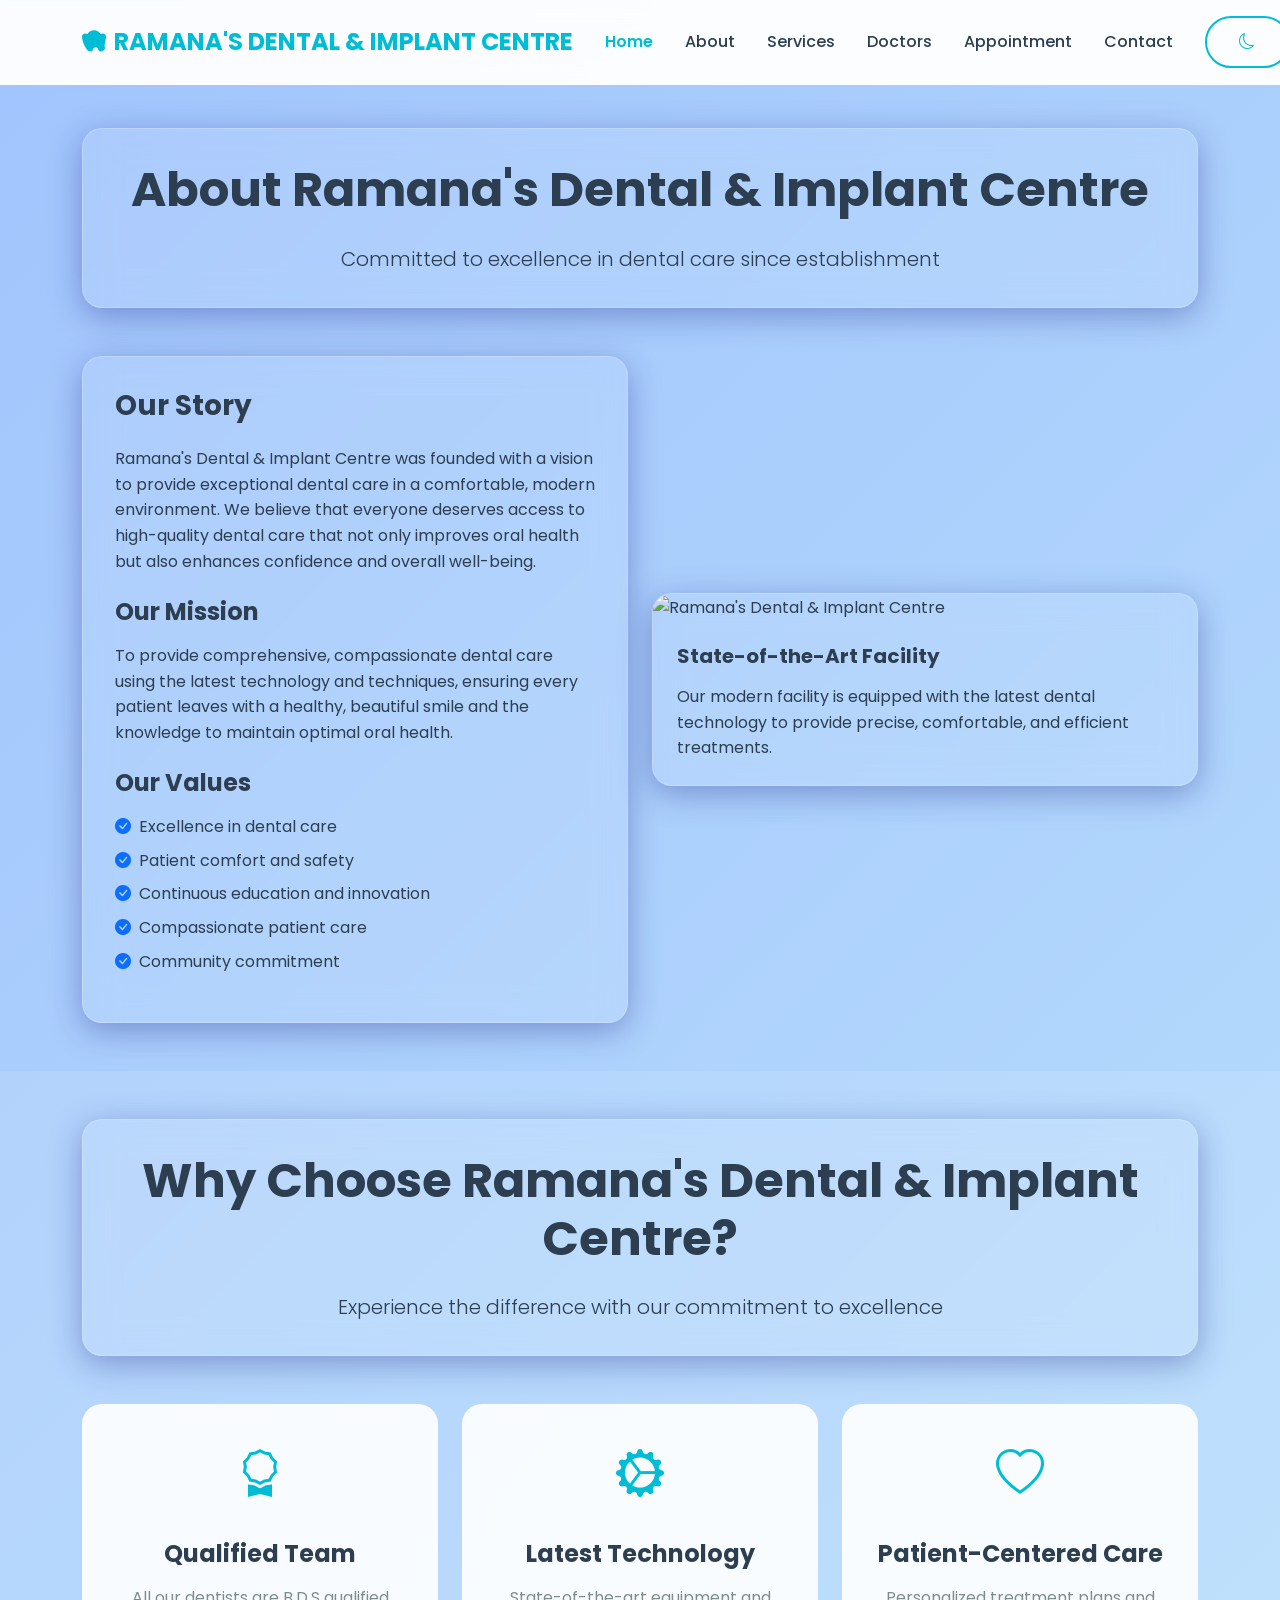
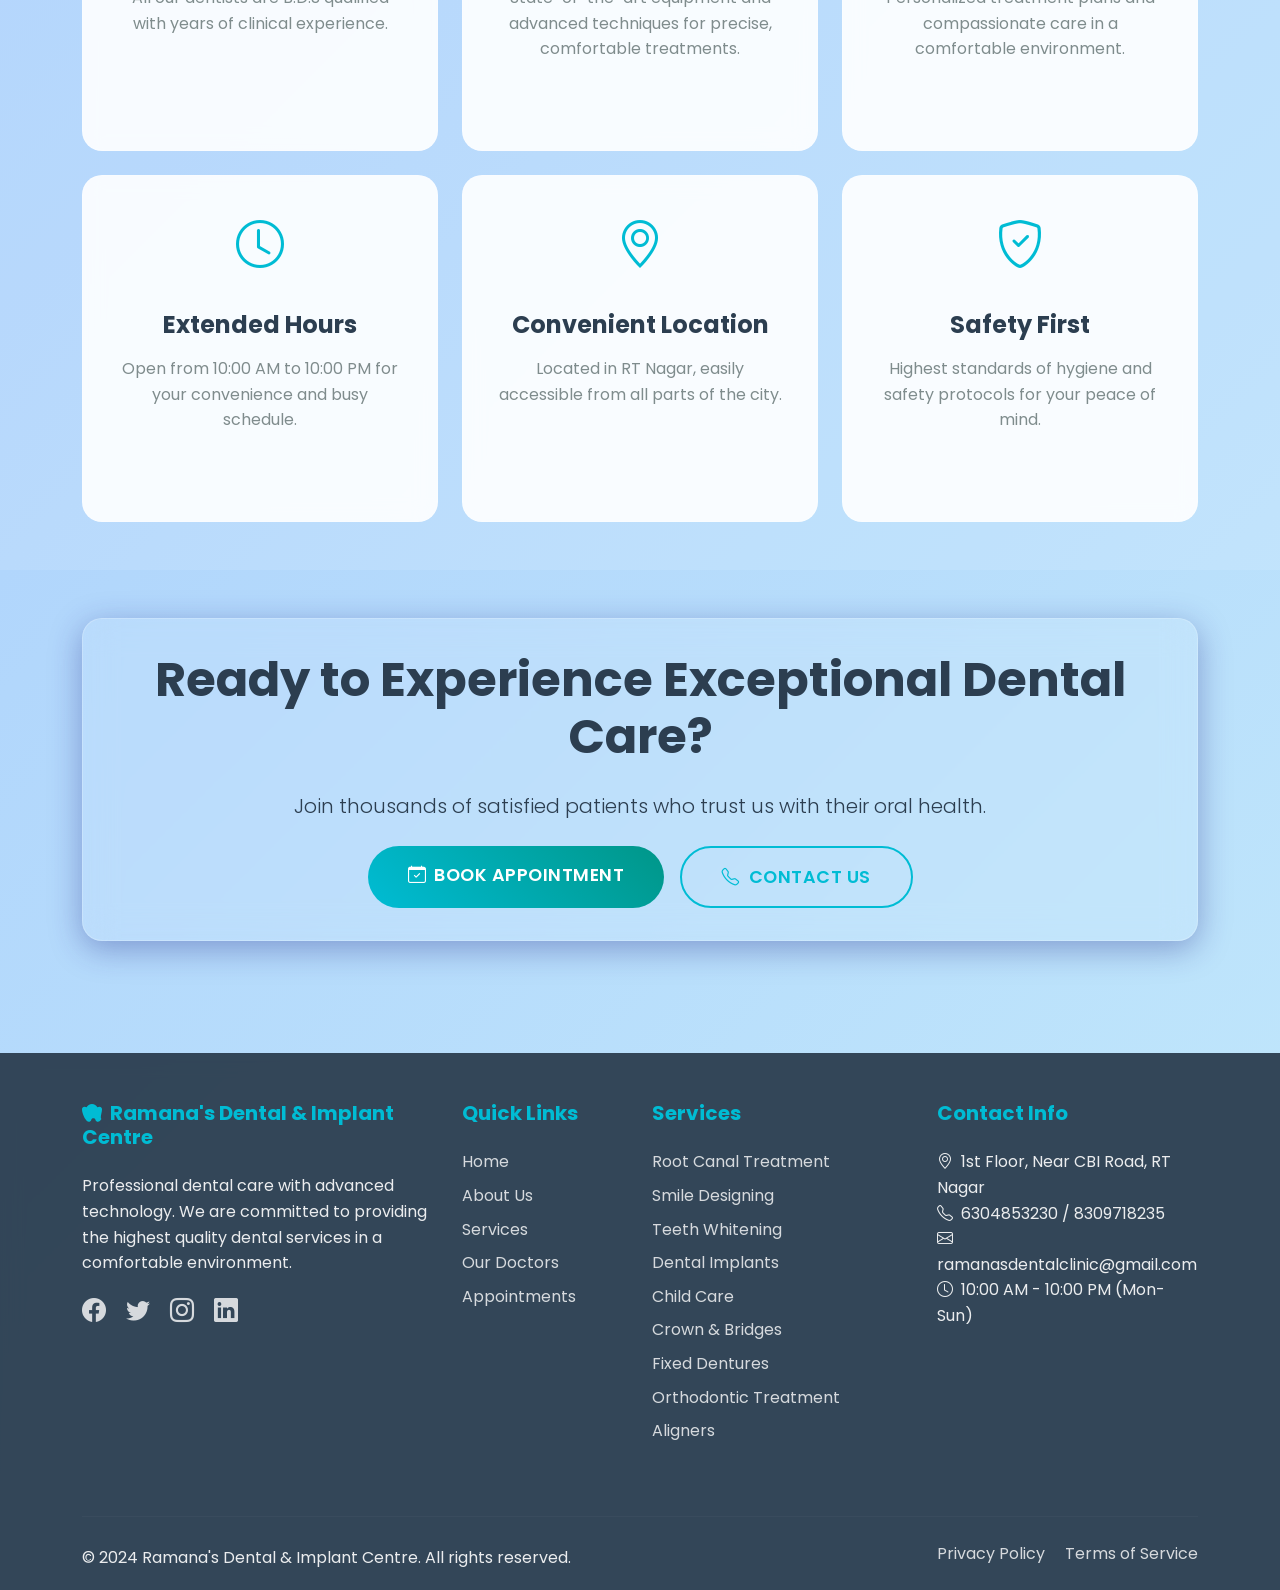
==== commit 5c38d61a: "in" ====
--- a/dental_clinic/about.html
+++ b/dental_clinic/about.html
@@ -217,7 +217,7 @@
                     <div class="social-links">
                         <a href="#" class="me-3"><i class="bi bi-facebook"></i></a>
                         <a href="#" class="me-3"><i class="bi bi-twitter"></i></a>
-                        <a href="#" class="me-3"><i class="bi bi-instagram"></i></a>
+                        <a href="https://www.instagram.com/ramanasdentalclinic?igsh=MXVhaGE2cDc1eGVwcw==" class="me-3" target="_blank" rel="noopener noreferrer"><i class="bi bi-instagram"></i></a>
                         <a href="#" class="me-3"><i class="bi bi-linkedin"></i></a>
                     </div>
                 </div>
@@ -253,7 +253,7 @@
                     <ul class="list-unstyled">
                         <li><i class="bi bi-geo-alt me-2"></i>1st Floor, Near CBI Road, RT Nagar</li>
                         <li><i class="bi bi-telephone me-2"></i>6304853230 / 8309718235</li>
-                        <li><i class="bi bi-envelope me-2"></i>info@ramanasdental.com</li>
+                        <li><i class="bi bi-envelope me-2"></i>ramanasdentalclinic@gmail.com</li>
                         <li><i class="bi bi-clock me-2"></i>10:00 AM - 10:00 PM (Mon-Sun)</li>
                     </ul>
                 </div>
--- a/dental_clinic/static/css/style.css
+++ b/dental_clinic/static/css/style.css
@@ -12,6 +12,19 @@
     --glass-shadow: 0 8px 32px 0 rgba(31, 38, 135, 0.37);
 }
 
+/* Custom Tooth Icon styling to compensate for missing bi-tooth in Bootstrap Icons */
+.bi-tooth {
+    display: inline-block;
+    width: 1em;
+    height: 1em;
+    background-color: currentColor;
+    -webkit-mask: url("data:image/svg+xml;utf8,<svg xmlns='http://www.w3.org/2000/svg' viewBox='0 0 512 512'><path d='M448 96c-19.1 0-38.1 4.5-55.4 12.9C369.3 56.6 317.5 24 256 24S142.7 56.6 119.4 108.9C102.1 100.5 83.1 96 64 96C28.7 96 0 124.7 0 160c0 86.8 53.6 200.7 85.5 251.4C108.5 448 138.8 480 176 480c25.4 0 48.2-15.6 57.5-39.3l6.2-15.6c8.4-20.9 28.7-34.7 51.3-34.7s42.9 13.8 51.3 34.7l6.2 15.6c9.3 23.7 32.1 39.3 57.5 39.3c37.2 0 67.5-32 90.5-68.6C458.4 360.7 512 246.8 512 160c0-35.3-28.7-64-64-64z'/></svg>") no-repeat center;
+    mask: url("data:image/svg+xml;utf8,<svg xmlns='http://www.w3.org/2000/svg' viewBox='0 0 512 512'><path d='M448 96c-19.1 0-38.1 4.5-55.4 12.9C369.3 56.6 317.5 24 256 24S142.7 56.6 119.4 108.9C102.1 100.5 83.1 96 64 96C28.7 96 0 124.7 0 160c0 86.8 53.6 200.7 85.5 251.4C108.5 448 138.8 480 176 480c25.4 0 48.2-15.6 57.5-39.3l6.2-15.6c8.4-20.9 28.7-34.7 51.3-34.7s42.9 13.8 51.3 34.7l6.2 15.6c9.3 23.7 32.1 39.3 57.5 39.3c37.2 0 67.5-32 90.5-68.6C458.4 360.7 512 246.8 512 160c0-35.3-28.7-64-64-64z'/></svg>") no-repeat center;
+    -webkit-mask-size: contain;
+    mask-size: contain;
+    vertical-align: -0.125em;
+}
+
 * {
     margin: 0;
     padding: 0;
@@ -22,7 +35,7 @@
     font-family: 'Poppins', sans-serif;
     line-height: 1.6;
     color: var(--text-dark);
-    background: linear-gradient(135deg, #667eea 0%, #764ba2 100%);
+    background: linear-gradient(135deg, #a1c4fd 0%, #c2e9fb 100%);
     min-height: 100vh;
     overflow-x: hidden;
 }
@@ -89,14 +102,14 @@
 
 /* Hero Section */
 .hero-section {
-    background: linear-gradient(rgba(0, 0, 0, 0.5), rgba(0, 0, 0, 0.5)), 
-                url('https://images.unsplash.com/photo-1629909613654-28e377c37b09?ixlib=rb-1.2.1&auto=format&fit=crop&w=1950&q=80');
+    background: linear-gradient(rgba(0, 0, 0, 0.5), rgba(0, 0, 0, 0.5)),
+        url('https://images.unsplash.com/photo-1629909613654-28e377c37b09?ixlib=rb-1.2.1&auto=format&fit=crop&w=1950&q=80');
     background-size: cover;
     background-position: center;
     background-attachment: fixed;
     padding: 8rem 0;
     position: relative;
-    color: var(--white);
+    color: #ffffff;
     min-height: 100vh;
     display: flex;
     align-items: center;
@@ -141,13 +154,13 @@
 
 .btn-primary {
     background: linear-gradient(45deg, var(--primary-color), var(--secondary-color));
-    color: var(--white);
+    color: #ffffff;
 }
 
 .btn-primary:hover {
     transform: translateY(-2px);
     box-shadow: 0 10px 25px rgba(0, 188, 212, 0.3);
-    color: var(--white);
+    color: #ffffff;
 }
 
 .btn-outline-primary {
@@ -158,7 +171,7 @@
 
 .btn-outline-primary:hover {
     background: var(--primary-color);
-    color: var(--white);
+    color: #ffffff;
     transform: translateY(-2px);
 }
 
@@ -327,7 +340,7 @@
 .footer {
     background: rgba(44, 62, 80, 0.95);
     backdrop-filter: blur(10px);
-    color: var(--white);
+    color: rgba(255, 255, 255, 0.9);
     padding: 3rem 0 1rem;
     margin-top: 4rem;
 }
@@ -351,7 +364,7 @@
 }
 
 .social-links a {
-    color: var(--white);
+    color: rgba(255, 255, 255, 0.8);
     font-size: 1.5rem;
     transition: all 0.3s ease;
     display: inline-block;
@@ -369,6 +382,7 @@
         opacity: 0;
         transform: translateY(30px);
     }
+
     to {
         opacity: 1;
         transform: translateY(0);
@@ -388,131 +402,156 @@
         background-attachment: scroll;
         min-height: 80vh;
     }
-    
+
     .hero-title {
         font-size: 2rem;
         margin-bottom: 1rem;
         line-height: 1.1;
     }
-    
+
     .hero-subtitle {
         font-size: 1rem;
         margin-bottom: 1.5rem;
         line-height: 1.4;
     }
-    
+
     .glass-card {
         padding: 1rem;
         margin-bottom: 1rem;
         border-radius: 15px;
     }
-    
+
     .service-card,
     .doctor-card {
         margin-bottom: 1.5rem;
         padding: 1.5rem;
         border-radius: 15px;
     }
-    
+
     .service-icon {
         font-size: 2.5rem;
         margin-bottom: 1rem;
     }
-    
+
     .service-title {
         font-size: 1.25rem;
         line-height: 1.2;
     }
-    
+
     .doctor-image {
         height: 200px;
     }
-    
+
     .doctor-info {
         padding: 1rem;
     }
-    
+
     .doctor-name {
         font-size: 1.1rem;
         line-height: 1.2;
     }
-    
+
     .btn {
         padding: 0.6rem 1.5rem;
         font-size: 0.9rem;
         width: 100%;
         margin-bottom: 0.5rem;
     }
-    
+
     .btn-lg {
         padding: 0.8rem 2rem;
         font-size: 1rem;
     }
-    
+
     .navbar-brand {
         font-size: 1.1rem;
         line-height: 1.2;
     }
-    
+
     .navbar-nav {
         text-align: center;
         padding: 1rem 0;
     }
-    
+
     .nav-link {
         padding: 0.75rem 0;
-        border-bottom: 1px solid rgba(0,0,0,0.1);
-    }
-    
+        border-bottom: 1px solid rgba(0, 0, 0, 0.1);
+    }
+
     .nav-link:last-child {
         border-bottom: none;
     }
-    
+
     .footer {
         padding: 2rem 0 1rem;
         text-align: center;
     }
-    
+
     .footer .col-lg-4,
     .footer .col-lg-2,
     .footer .col-lg-3 {
         margin-bottom: 2rem;
     }
-    
+
     .display-5 {
         font-size: 2rem;
         line-height: 1.2;
     }
-    
+
     .lead {
         font-size: 1rem;
         line-height: 1.4;
     }
-    
+
     /* Mobile-specific improvements */
     .container {
         padding-left: 1rem;
         padding-right: 1rem;
     }
-    
+
     .row {
         margin-left: -0.5rem;
         margin-right: -0.5rem;
     }
-    
-    .col, .col-1, .col-2, .col-3, .col-4, .col-5, .col-6, .col-7, .col-8, .col-9, .col-10, .col-11, .col-12,
-    .col-sm, .col-sm-1, .col-sm-2, .col-sm-3, .col-sm-4, .col-sm-5, .col-sm-6, .col-sm-7, .col-sm-8, .col-sm-9, .col-sm-10, .col-sm-11, .col-sm-12 {
+
+    .col,
+    .col-1,
+    .col-2,
+    .col-3,
+    .col-4,
+    .col-5,
+    .col-6,
+    .col-7,
+    .col-8,
+    .col-9,
+    .col-10,
+    .col-11,
+    .col-12,
+    .col-sm,
+    .col-sm-1,
+    .col-sm-2,
+    .col-sm-3,
+    .col-sm-4,
+    .col-sm-5,
+    .col-sm-6,
+    .col-sm-7,
+    .col-sm-8,
+    .col-sm-9,
+    .col-sm-10,
+    .col-sm-11,
+    .col-sm-12 {
         padding-left: 0.5rem;
         padding-right: 0.5rem;
     }
-    
+
     /* Improve form responsiveness */
     .form-control,
     .form-select {
-        font-size: 16px; /* Prevents zoom on iOS */
+        font-size: 16px;
+        /* Prevents zoom on iOS */
         padding: 0.75rem;
     }
-    
+
     /* Better touch targets */
     .btn,
     .nav-link,
@@ -522,12 +561,12 @@
         align-items: center;
         justify-content: center;
     }
-    
+
     /* Improve card spacing */
     .card {
         margin-bottom: 1rem;
     }
-    
+
     /* Better table responsiveness */
     .table-responsive {
         font-size: 0.9rem;
@@ -540,36 +579,36 @@
         font-size: 2.5rem;
         line-height: 1.2;
     }
-    
+
     .hero-subtitle {
         font-size: 1.1rem;
         line-height: 1.5;
     }
-    
+
     .glass-card {
         padding: 1.5rem;
         border-radius: 18px;
     }
-    
+
     .service-card,
     .doctor-card {
         margin-bottom: 2rem;
         border-radius: 18px;
     }
-    
+
     .doctor-image {
         height: 220px;
     }
-    
+
     .btn {
         width: auto;
         margin-bottom: 0;
     }
-    
+
     .navbar-brand {
         font-size: 1.3rem;
     }
-    
+
     /* Better spacing for tablets */
     .container {
         padding-left: 1.5rem;
@@ -582,20 +621,20 @@
     .hero-title {
         font-size: 3rem;
     }
-    
+
     .hero-subtitle {
         font-size: 1.2rem;
     }
-    
+
     .service-card,
     .doctor-card {
         margin-bottom: 2rem;
     }
-    
+
     .doctor-image {
         height: 240px;
     }
-    
+
     .navbar-brand {
         font-size: 1.4rem;
     }
@@ -606,7 +645,7 @@
     .hero-title {
         font-size: 3.2rem;
     }
-    
+
     .service-card,
     .doctor-card {
         margin-bottom: 2rem;
@@ -618,7 +657,7 @@
     .hero-title {
         font-size: 3.5rem;
     }
-    
+
     .container {
         max-width: 1140px;
     }
@@ -630,12 +669,12 @@
         padding: 2rem 0;
         min-height: 60vh;
     }
-    
+
     .hero-title {
         font-size: 2rem;
         margin-bottom: 0.5rem;
     }
-    
+
     .hero-subtitle {
         font-size: 1rem;
         margin-bottom: 1rem;
@@ -643,26 +682,28 @@
 }
 
 /* High DPI displays */
-@media (-webkit-min-device-pixel-ratio: 2), (min-resolution: 192dpi) {
+@media (-webkit-min-device-pixel-ratio: 2),
+(min-resolution: 192dpi) {
     .hero-section {
-        background-image: linear-gradient(rgba(0, 0, 0, 0.5), rgba(0, 0, 0, 0.5)), 
-                          url('https://images.unsplash.com/photo-1629909613654-28e377c37b09?ixlib=rb-1.2.1&auto=format&fit=crop&w=1950&q=80');
+        background-image: linear-gradient(rgba(0, 0, 0, 0.5), rgba(0, 0, 0, 0.5)),
+            url('https://images.unsplash.com/photo-1629909613654-28e377c37b09?ixlib=rb-1.2.1&auto=format&fit=crop&w=1950&q=80');
     }
 }
 
 /* Print styles */
 @media print {
+
     .navbar,
     .footer,
     .btn {
         display: none !important;
     }
-    
+
     .glass-card {
         box-shadow: none;
         border: 1px solid #ccc;
     }
-    
+
     body {
         background: white;
         color: black;
@@ -711,15 +752,15 @@
         padding-top: 2rem !important;
         padding-bottom: 2rem !important;
     }
-    
+
     .mb-5 {
         margin-bottom: 2rem !important;
     }
-    
+
     .mt-5 {
         margin-top: 2rem !important;
     }
-    
+
     .gap-3 {
         gap: 1rem !important;
     }
@@ -774,12 +815,12 @@
     .btn:hover {
         transform: none;
     }
-    
+
     .service-card:hover,
     .doctor-card:hover {
         transform: none;
     }
-    
+
     .glass-card:hover {
         transform: none;
     }
@@ -796,12 +837,12 @@
     .form-group {
         margin-bottom: 1.5rem;
     }
-    
+
     .form-label {
         margin-bottom: 0.75rem;
         font-size: 0.95rem;
     }
-    
+
     .form-text {
         font-size: 0.85rem;
     }
@@ -812,7 +853,7 @@
     .table {
         font-size: 0.9rem;
     }
-    
+
     .table td,
     .table th {
         padding: 0.5rem;
@@ -825,7 +866,7 @@
         margin: 0.5rem;
         max-width: calc(100% - 1rem);
     }
-    
+
     .modal-content {
         border-radius: 15px;
     }
@@ -854,7 +895,7 @@
         height: 0.75rem;
         border-radius: 0.375rem;
     }
-    
+
     .progress-bar {
         font-size: 0.75rem;
     }
@@ -880,7 +921,7 @@
     .carousel-item {
         height: 200px;
     }
-    
+
     .carousel-caption {
         padding: 0.5rem;
         font-size: 0.9rem;
@@ -893,7 +934,7 @@
         padding: 0.75rem;
         font-size: 0.9rem;
     }
-    
+
     .accordion-body {
         padding: 0.75rem;
         font-size: 0.85rem;
@@ -914,8 +955,8 @@
         font-size: 0.8rem;
         padding: 0.5rem;
     }
-    
-    .breadcrumb-item + .breadcrumb-item::before {
+
+    .breadcrumb-item+.breadcrumb-item::before {
         padding-right: 0.25rem;
         padding-left: 0.25rem;
     }
@@ -926,7 +967,7 @@
     .pagination {
         font-size: 0.9rem;
     }
-    
+
     .page-link {
         padding: 0.375rem 0.5rem;
     }
@@ -964,7 +1005,7 @@
         font-size: 0.9rem;
         border-radius: 10px;
     }
-    
+
     .dropdown-item {
         padding: 0.5rem 1rem;
     }
@@ -975,11 +1016,11 @@
     .offcanvas {
         width: 100%;
     }
-    
+
     .offcanvas-header {
         padding: 1rem;
     }
-    
+
     .offcanvas-body {
         padding: 1rem;
     }
@@ -991,11 +1032,11 @@
         font-size: 0.9rem;
         margin: 0.5rem;
     }
-    
+
     .toast-header {
         padding: 0.5rem;
     }
-    
+
     .toast-body {
         padding: 0.75rem;
     }
@@ -1007,7 +1048,7 @@
         width: 1.5rem;
         height: 1.5rem;
     }
-    
+
     .spinner-border-sm {
         width: 1rem;
         height: 1rem;
@@ -1033,7 +1074,7 @@
     .figure {
         margin-bottom: 1rem;
     }
-    
+
     .figure-caption {
         font-size: 0.85rem;
     }
@@ -1046,7 +1087,7 @@
         margin: 1rem 0;
         padding: 0.75rem;
     }
-    
+
     .blockquote-footer {
         font-size: 0.8rem;
     }
@@ -1057,7 +1098,7 @@
     code {
         font-size: 0.85rem;
     }
-    
+
     pre {
         font-size: 0.85rem;
         padding: 0.75rem;
@@ -1091,7 +1132,7 @@
     .text-muted {
         font-size: 0.85rem;
     }
-    
+
     .text-decoration-none {
         font-size: 0.9rem;
     }
@@ -1102,7 +1143,7 @@
     .bg-primary {
         background-color: var(--primary-color) !important;
     }
-    
+
     .bg-secondary {
         background-color: var(--secondary-color) !important;
     }
@@ -1113,7 +1154,7 @@
     .border {
         border-width: 1px !important;
     }
-    
+
     .border-0 {
         border-width: 0 !important;
     }
@@ -1124,7 +1165,7 @@
     .shadow {
         box-shadow: 0 0.125rem 0.25rem rgba(0, 0, 0, 0.075) !important;
     }
-    
+
     .shadow-sm {
         box-shadow: 0 0.0625rem 0.125rem rgba(0, 0, 0, 0.075) !important;
     }
@@ -1135,11 +1176,11 @@
     .position-relative {
         position: relative !important;
     }
-    
+
     .position-absolute {
         position: absolute !important;
     }
-    
+
     .position-fixed {
         position: fixed !important;
     }
@@ -1150,11 +1191,11 @@
     .top-0 {
         top: 0 !important;
     }
-    
+
     .top-50 {
         top: 50% !important;
     }
-    
+
     .top-100 {
         top: 100% !important;
     }
@@ -1165,11 +1206,11 @@
     .bottom-0 {
         bottom: 0 !important;
     }
-    
+
     .bottom-50 {
         bottom: 50% !important;
     }
-    
+
     .bottom-100 {
         bottom: 100% !important;
     }
@@ -1180,11 +1221,11 @@
     .start-0 {
         left: 0 !important;
     }
-    
+
     .start-50 {
         left: 50% !important;
     }
-    
+
     .start-100 {
         left: 100% !important;
     }
@@ -1195,11 +1236,11 @@
     .end-0 {
         right: 0 !important;
     }
-    
+
     .end-50 {
         right: 50% !important;
     }
-    
+
     .end-100 {
         right: 100% !important;
     }
@@ -1210,11 +1251,11 @@
     .translate-middle {
         transform: translate(-50%, -50%) !important;
     }
-    
+
     .translate-middle-x {
         transform: translateX(-50%) !important;
     }
-    
+
     .translate-middle-y {
         transform: translateY(-50%) !important;
     }
@@ -1225,19 +1266,19 @@
     .rounded {
         border-radius: 0.375rem !important;
     }
-    
+
     .rounded-0 {
         border-radius: 0 !important;
     }
-    
+
     .rounded-1 {
         border-radius: 0.25rem !important;
     }
-    
+
     .rounded-2 {
         border-radius: 0.375rem !important;
     }
-    
+
     .rounded-3 {
         border-radius: 0.5rem !important;
     }
@@ -1248,15 +1289,15 @@
     .d-flex {
         display: flex !important;
     }
-    
+
     .d-inline-flex {
         display: inline-flex !important;
     }
-    
+
     .flex-row {
         flex-direction: row !important;
     }
-    
+
     .flex-column {
         flex-direction: column !important;
     }
@@ -1267,19 +1308,19 @@
     .justify-content-start {
         justify-content: flex-start !important;
     }
-    
+
     .justify-content-end {
         justify-content: flex-end !important;
     }
-    
+
     .justify-content-center {
         justify-content: center !important;
     }
-    
+
     .justify-content-between {
         justify-content: space-between !important;
     }
-    
+
     .justify-content-around {
         justify-content: space-around !important;
     }
@@ -1290,19 +1331,19 @@
     .align-items-start {
         align-items: flex-start !important;
     }
-    
+
     .align-items-end {
         align-items: flex-end !important;
     }
-    
+
     .align-items-center {
         align-items: center !important;
     }
-    
+
     .align-items-baseline {
         align-items: baseline !important;
     }
-    
+
     .align-items-stretch {
         align-items: stretch !important;
     }
@@ -1313,19 +1354,19 @@
     .align-self-start {
         align-self: flex-start !important;
     }
-    
+
     .align-self-end {
         align-self: flex-end !important;
     }
-    
+
     .align-self-center {
         align-self: center !important;
     }
-    
+
     .align-self-baseline {
         align-self: baseline !important;
     }
-    
+
     .align-self-stretch {
         align-self: stretch !important;
     }
@@ -1336,19 +1377,19 @@
     .order-first {
         order: -1 !important;
     }
-    
+
     .order-0 {
         order: 0 !important;
     }
-    
+
     .order-1 {
         order: 1 !important;
     }
-    
+
     .order-2 {
         order: 2 !important;
     }
-    
+
     .order-3 {
         order: 3 !important;
     }
@@ -1359,19 +1400,19 @@
     .flex-fill {
         flex: 1 1 auto !important;
     }
-    
+
     .flex-grow-0 {
         flex-grow: 0 !important;
     }
-    
+
     .flex-grow-1 {
         flex-grow: 1 !important;
     }
-    
+
     .flex-shrink-0 {
         flex-shrink: 0 !important;
     }
-    
+
     .flex-shrink-1 {
         flex-shrink: 1 !important;
     }
@@ -1382,7 +1423,7 @@
     .visible {
         visibility: visible !important;
     }
-    
+
     .invisible {
         visibility: hidden !important;
     }
@@ -1393,19 +1434,19 @@
     .z-n1 {
         z-index: -1 !important;
     }
-    
+
     .z-0 {
         z-index: 0 !important;
     }
-    
+
     .z-1 {
         z-index: 1 !important;
     }
-    
+
     .z-2 {
         z-index: 2 !important;
     }
-    
+
     .z-3 {
         z-index: 3 !important;
     }
@@ -1416,15 +1457,15 @@
     .overflow-auto {
         overflow: auto !important;
     }
-    
+
     .overflow-hidden {
         overflow: hidden !important;
     }
-    
+
     .overflow-visible {
         overflow: visible !important;
     }
-    
+
     .overflow-scroll {
         overflow: scroll !important;
     }
@@ -1438,14 +1479,14 @@
         -ms-user-select: all !important;
         user-select: all !important;
     }
-    
+
     .user-select-auto {
         -webkit-user-select: auto !important;
         -moz-user-select: auto !important;
         -ms-user-select: auto !important;
         user-select: auto !important;
     }
-    
+
     .user-select-none {
         -webkit-user-select: none !important;
         -moz-user-select: none !important;
@@ -1459,7 +1500,7 @@
     .pe-auto {
         pointer-events: auto !important;
     }
-    
+
     .pe-none {
         pointer-events: none !important;
     }
@@ -1470,15 +1511,15 @@
     .resize {
         resize: both !important;
     }
-    
+
     .resize-none {
         resize: none !important;
     }
-    
+
     .resize-y {
         resize: vertical !important;
     }
-    
+
     .resize-x {
         resize: horizontal !important;
     }
@@ -1489,55 +1530,55 @@
     .cursor-auto {
         cursor: auto !important;
     }
-    
+
     .cursor-default {
         cursor: default !important;
     }
-    
+
     .cursor-pointer {
         cursor: pointer !important;
     }
-    
+
     .cursor-wait {
         cursor: wait !important;
     }
-    
+
     .cursor-move {
         cursor: move !important;
     }
-    
+
     .cursor-help {
         cursor: help !important;
     }
-    
+
     .cursor-progress {
         cursor: progress !important;
     }
-    
+
     .cursor-text {
         cursor: text !important;
     }
-    
+
     .cursor-vertical-text {
         cursor: vertical-text !important;
     }
-    
+
     .cursor-crosshair {
         cursor: crosshair !important;
     }
-    
+
     .cursor-zoom-in {
         cursor: zoom-in !important;
     }
-    
+
     .cursor-zoom-out {
         cursor: zoom-out !important;
     }
-    
+
     .cursor-grab {
         cursor: grab !important;
     }
-    
+
     .cursor-grabbing {
         cursor: grabbing !important;
     }
@@ -1576,33 +1617,33 @@
         --white: #1a1a1a;
         --light-bg: #2d2d2d;
     }
-    
+
     body {
         background: linear-gradient(135deg, #1a1a2e 0%, #16213e 100%);
     }
-    
+
     .glass-card {
         background: rgba(255, 255, 255, 0.05);
         border: 1px solid rgba(255, 255, 255, 0.1);
     }
-    
+
     .service-card,
     .doctor-card {
         background: rgba(255, 255, 255, 0.05);
         border: 1px solid rgba(255, 255, 255, 0.1);
     }
-    
+
     .navbar {
         background: rgba(26, 26, 26, 0.95) !important;
     }
-    
+
     .form-control,
     .form-select {
         background: rgba(255, 255, 255, 0.1);
         border: 1px solid rgba(255, 255, 255, 0.2);
         color: var(--text-dark);
     }
-    
+
     .form-control:focus,
     .form-select:focus {
         background: rgba(255, 255, 255, 0.15);
@@ -1621,14 +1662,14 @@
         --text-light: #333333;
         --white: #ffffff;
     }
-    
+
     .glass-card,
     .service-card,
     .doctor-card {
         border: 2px solid var(--text-dark);
         background: var(--white);
     }
-    
+
     .btn {
         border: 2px solid var(--text-dark);
     }
@@ -1636,6 +1677,7 @@
 
 /* Reduced motion support */
 @media (prefers-reduced-motion: reduce) {
+
     *,
     *::before,
     *::after {
@@ -1654,14 +1696,14 @@
         box-shadow: none !important;
         text-shadow: none !important;
     }
-    
+
     .navbar,
     .footer,
     .btn,
     .social-links {
         display: none !important;
     }
-    
+
     .glass-card,
     .service-card,
     .doctor-card {
@@ -1669,65 +1711,65 @@
         box-shadow: none !important;
         page-break-inside: avoid;
     }
-    
+
     .hero-section {
         background: none !important;
         color: black !important;
         padding: 1rem 0 !important;
     }
-    
+
     .hero-title {
         color: black !important;
         text-shadow: none !important;
     }
-    
+
     .hero-subtitle {
         color: black !important;
     }
-    
+
     a {
         text-decoration: underline !important;
     }
-    
+
     a[href^="http"]:after {
         content: " (" attr(href) ")";
     }
-    
+
     abbr[title]:after {
         content: " (" attr(title) ")";
     }
-    
+
     pre,
     blockquote {
         border: 1px solid #999 !important;
         page-break-inside: avoid;
     }
-    
+
     thead {
         display: table-header-group !important;
     }
-    
+
     tr,
     img {
         page-break-inside: avoid;
     }
-    
+
     img {
         max-width: 100% !important;
     }
-    
+
     p,
     h2,
     h3 {
         orphans: 3;
         widows: 3;
     }
-    
+
     h2,
     h3 {
         page-break-after: avoid;
     }
-} 
+}
 
 /* Manual dark mode override */
 [data-theme="dark"] {
@@ -1736,10 +1778,12 @@
     --white: #1a1a1a;
     --light-bg: #2d2d2d;
 }
+
 [data-theme="dark"] body {
     background: linear-gradient(135deg, #1a1a2e 0%, #16213e 100%) !important;
     color: var(--text-dark) !important;
 }
+
 [data-theme="dark"] .glass-card,
 [data-theme="dark"] .service-card,
 [data-theme="dark"] .doctor-card {
@@ -1747,73 +1791,88 @@
     border: 1px solid rgba(255, 255, 255, 0.1) !important;
     color: var(--text-dark) !important;
 }
+
 [data-theme="dark"] .navbar {
     background: rgba(26, 26, 26, 0.95) !important;
     color: var(--text-dark) !important;
 }
+
 [data-theme="dark"] .navbar-brand,
 [data-theme="dark"] .nav-link {
     color: var(--text-dark) !important;
 }
+
 [data-theme="dark"] .nav-link.active,
 [data-theme="dark"] .nav-link:hover {
     color: var(--primary-color) !important;
 }
+
 [data-theme="dark"] .form-control,
 [data-theme="dark"] .form-select {
     background: rgba(255, 255, 255, 0.1) !important;
     border: 1px solid rgba(255, 255, 255, 0.2) !important;
     color: var(--text-dark) !important;
 }
+
 [data-theme="dark"] .form-control:focus,
 [data-theme="dark"] .form-select:focus {
     background: rgba(255, 255, 255, 0.15) !important;
     border-color: var(--primary-color) !important;
     color: var(--text-dark) !important;
 }
+
 [data-theme="dark"] .footer {
     background: rgba(26, 26, 26, 0.95) !important;
-    color: var(--white) !important;
-}
+    color: rgba(255, 255, 255, 0.9) !important;
+}
+
 [data-theme="dark"] .footer-link,
 [data-theme="dark"] .social-links a {
     color: #b0b0b0 !important;
 }
+
 [data-theme="dark"] .footer-link:hover,
 [data-theme="dark"] .social-links a:hover {
     color: var(--primary-color) !important;
-} 
+}
+
 [data-theme="dark"] .glass-card form .form-label,
 [data-theme="dark"] .glass-card form .form-check-label {
     color: var(--text-dark) !important;
 }
+
 [data-theme="dark"] .glass-card form .form-control,
 [data-theme="dark"] .glass-card form .form-select {
-    background: rgba(255,255,255,0.08) !important;
+    background: rgba(255, 255, 255, 0.08) !important;
     color: var(--text-dark) !important;
-    border: 1px solid rgba(255,255,255,0.25) !important;
-}
+    border: 1px solid rgba(255, 255, 255, 0.25) !important;
+}
+
 [data-theme="dark"] .glass-card form .form-control:focus,
 [data-theme="dark"] .glass-card form .form-select:focus {
-    background: rgba(255,255,255,0.13) !important;
+    background: rgba(255, 255, 255, 0.13) !important;
     color: var(--text-dark) !important;
     border-color: var(--primary-color) !important;
 }
+
 [data-theme="dark"] .glass-card form .form-control::placeholder {
     color: #b0b0b0 !important;
     opacity: 1;
 }
+
 [data-theme="dark"] .glass-card form .invalid-feedback {
     color: #ffb3b3 !important;
 }
+
 [data-theme="dark"] .glass-card form .form-check-input:checked {
     background-color: var(--primary-color) !important;
     border-color: var(--primary-color) !important;
 }
+
 [data-theme="dark"] .glass-card form .form-check-input {
-    background-color: rgba(255,255,255,0.08) !important;
-    border: 1px solid rgba(255,255,255,0.25) !important;
-} 
+    background-color: rgba(255, 255, 255, 0.08) !important;
+    border: 1px solid rgba(255, 255, 255, 0.25) !important;
+}
 
 /* Dark mode: select dropdown popup styling */
 [data-theme="dark"] select.form-select,
@@ -1821,26 +1880,32 @@
     background-color: #23243a !important;
     color: #fff !important;
 }
+
 [data-theme="dark"] select.form-select:focus option {
     background-color: #23243a !important;
     color: #fff !important;
 }
+
 [data-theme="dark"] select.form-select optgroup {
     background-color: #23243a !important;
     color: #fff !important;
 }
+
 /* For Webkit browsers (Chrome, Edge, Safari) */
 [data-theme="dark"] select.form-select::-webkit-input-placeholder {
     color: #b0b0b0 !important;
 }
+
 [data-theme="dark"] select.form-select::-webkit-scrollbar {
     background: #23243a !important;
 }
+
 [data-theme="dark"] select.form-select::-webkit-scrollbar-thumb {
     background: var(--primary-color) !important;
 }
+
 /* For Firefox */
 [data-theme="dark"] select.form-select:-moz-focusring {
     color: #fff !important;
     background: #23243a !important;
-} +}
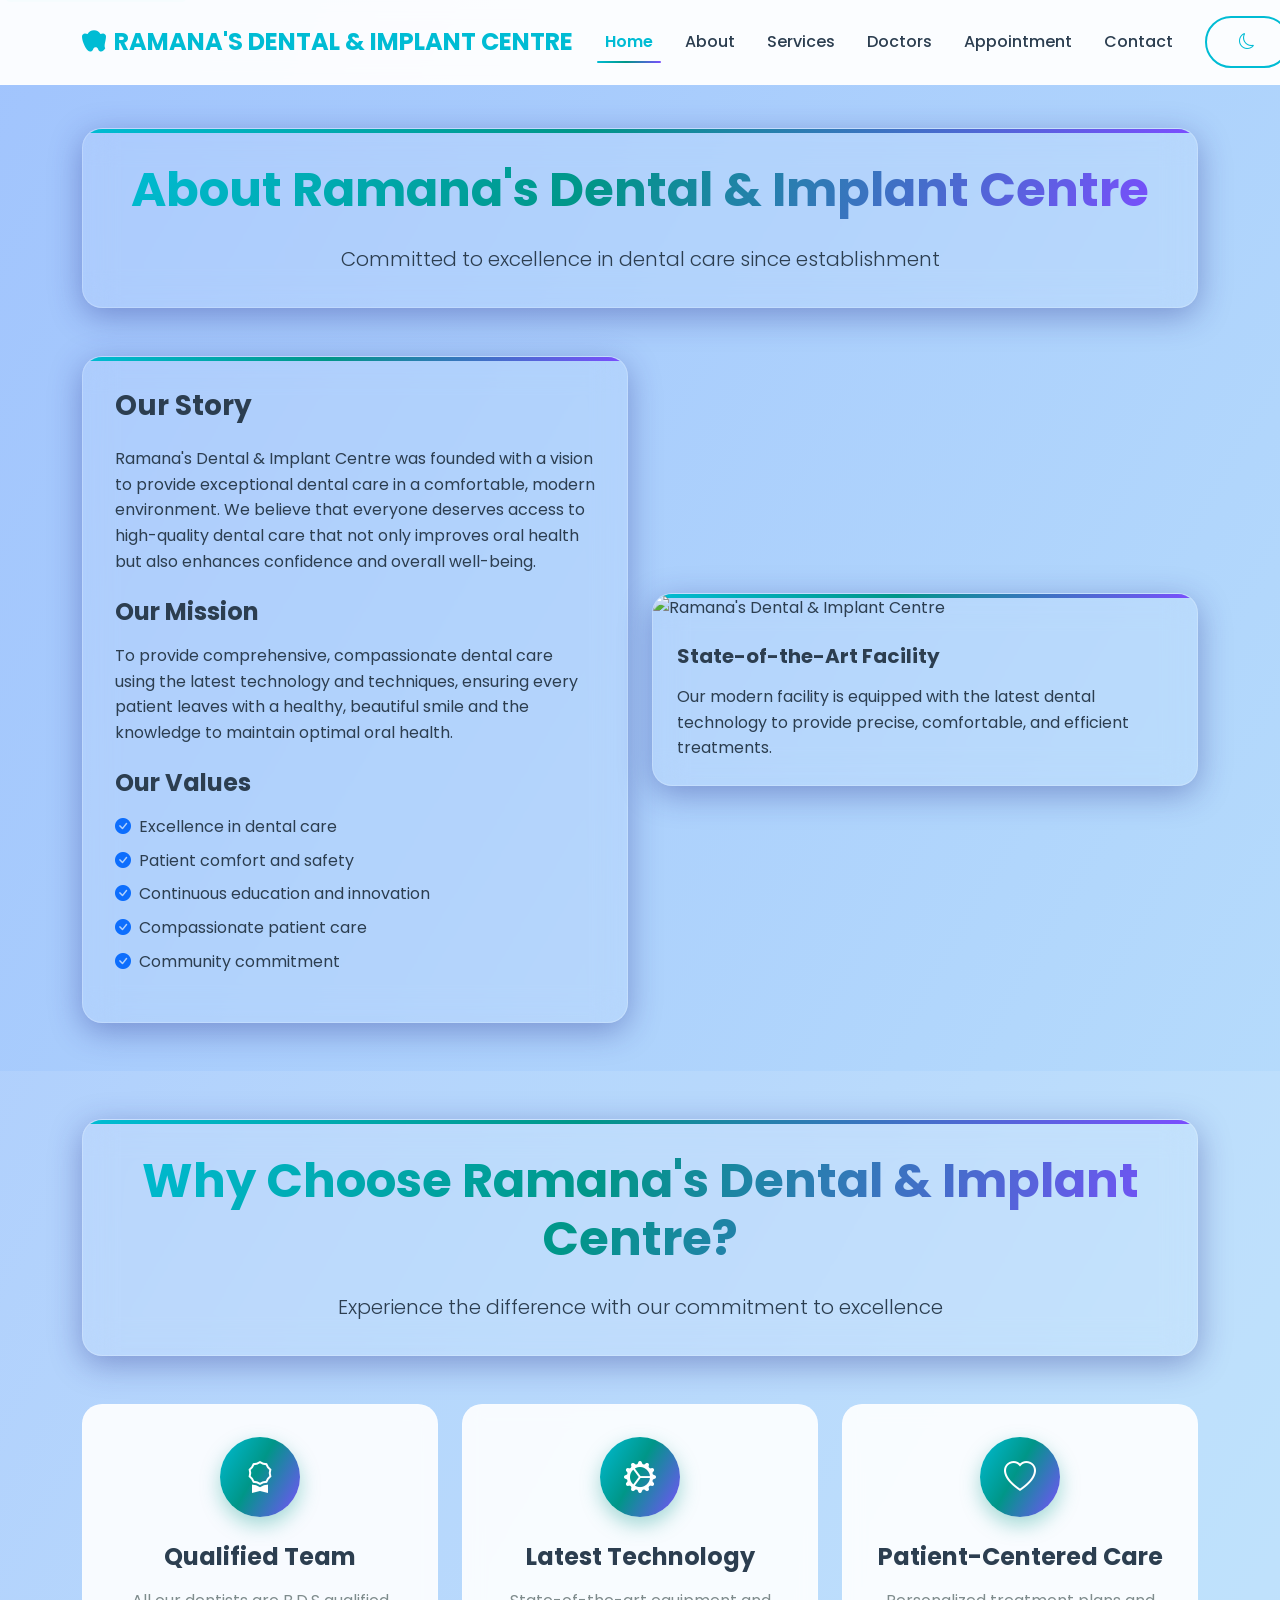
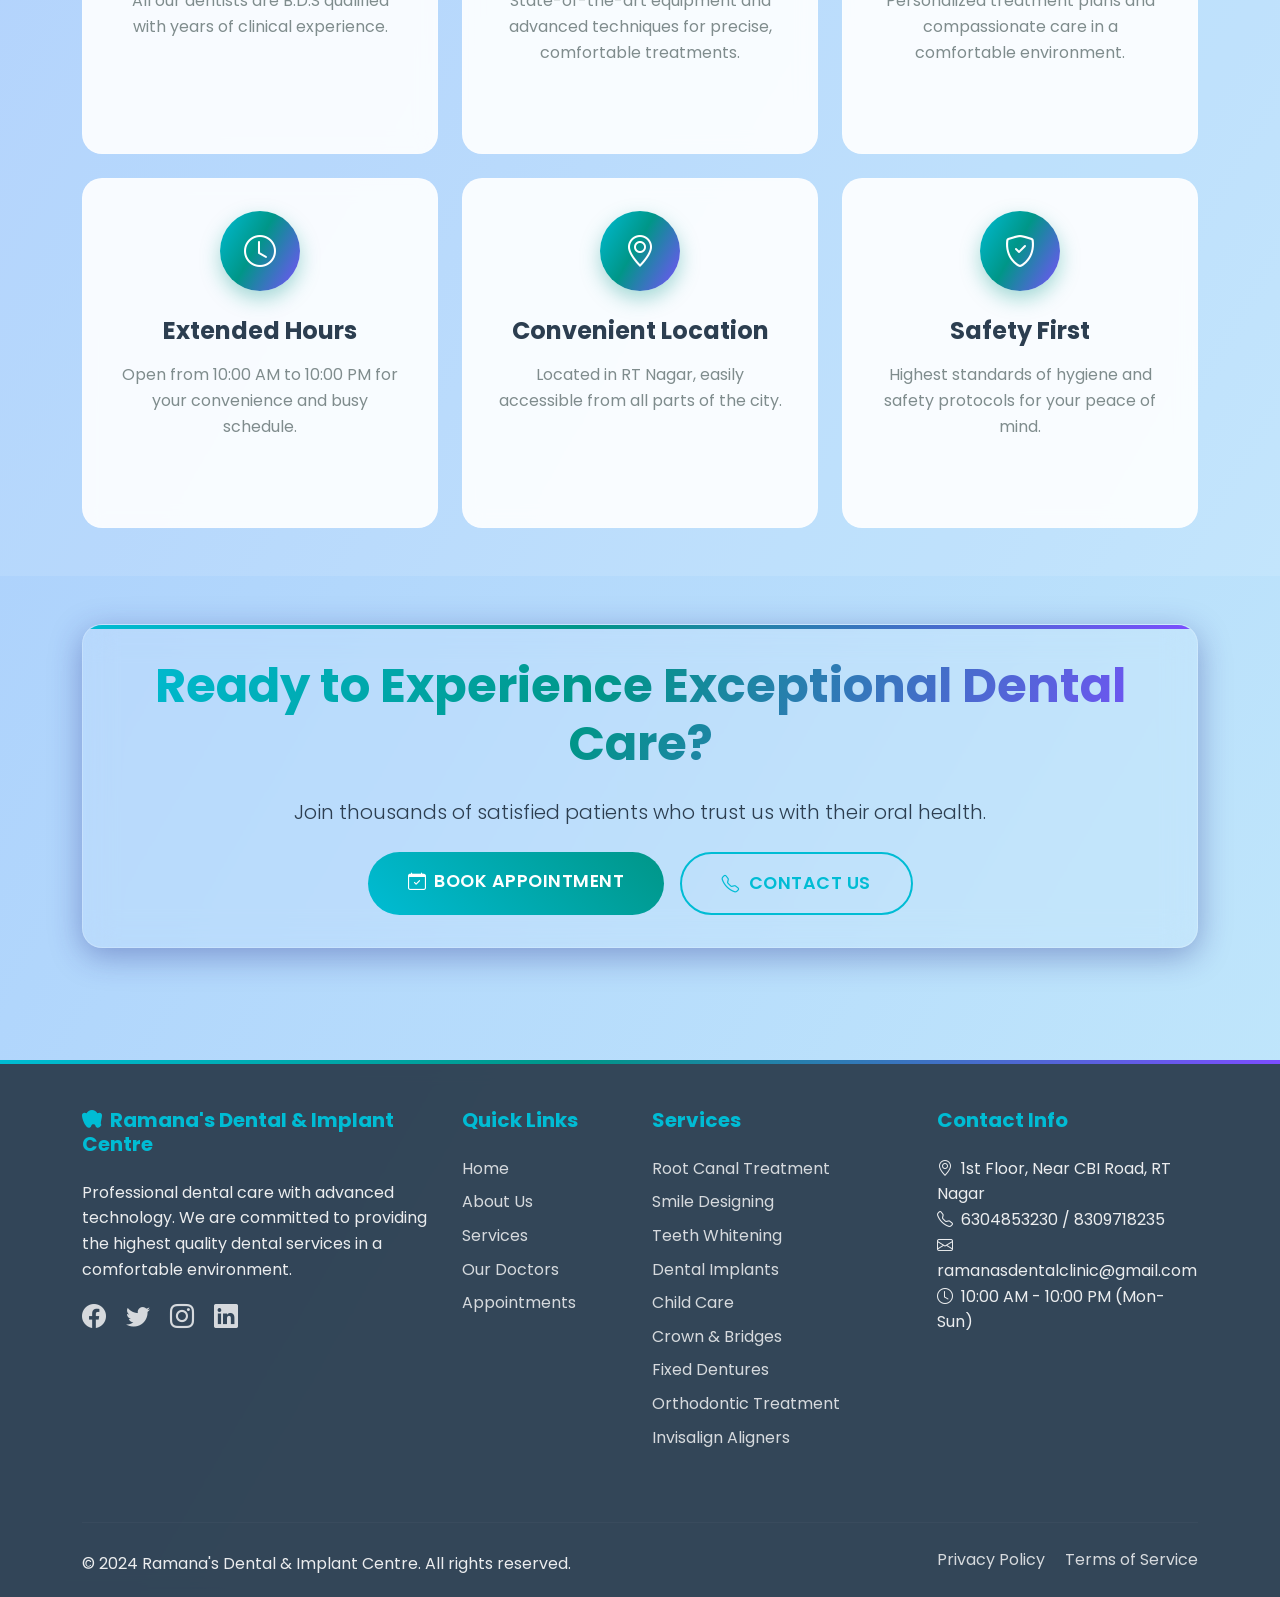
==== commit fa5bef40: "updated" ====
--- a/dental_clinic/about.html
+++ b/dental_clinic/about.html
@@ -2,6 +2,7 @@
 <html lang="en">
 <head>
     <meta charset="UTF-8">
+    <script>(function(){var t=localStorage.getItem('theme')||(window.matchMedia&&window.matchMedia('(prefers-color-scheme: dark)').matches?'dark':'light');document.documentElement.setAttribute('data-theme',t);})();</script>
     <meta name="viewport" content="width=device-width, initial-scale=1.0, maximum-scale=1.0, user-scalable=no">
     <meta name="description" content="Professional dental care with advanced technology at Ramana's Dental & Implant Centre. Root canal, implants, smile design, and more.">
     <meta name="keywords" content="dental clinic, dental implants, root canal, smile design, teeth whitening, Bangalore">
@@ -244,7 +245,7 @@
                         <li><a href="#" class="footer-link">Crown & Bridges</a></li>
                         <li><a href="#" class="footer-link">Fixed Dentures</a></li>
                         <li><a href="#" class="footer-link">Orthodontic Treatment</a></li>
-                        <li><a href="#" class="footer-link">Aligners</a></li>
+                        <li><a href="#" class="footer-link">Invisalign Aligners</a></li>
                     </ul>
                 </div>
                 
@@ -279,36 +280,20 @@
     <!-- Custom JS -->
     <script src="static/js/main.js"></script>
     <script>
-    // Theme switching logic
+    // Theme switching logic (initial theme is already applied pre-paint by the <head> script)
     function setTheme(theme) {
-        if (theme === 'dark') {
-            document.documentElement.setAttribute('data-theme', 'dark');
-            localStorage.setItem('theme', 'dark');
-            document.getElementById('theme-toggle-icon').className = 'bi bi-sun';
-        } else {
-            document.documentElement.setAttribute('data-theme', 'light');
-            localStorage.setItem('theme', 'light');
-            document.getElementById('theme-toggle-icon').className = 'bi bi-moon';
-        }
+        document.documentElement.setAttribute('data-theme', theme);
+        localStorage.setItem('theme', theme);
+        document.getElementById('theme-toggle-icon').className = theme === 'dark' ? 'bi bi-sun' : 'bi bi-moon';
     }
-    // On load, set theme from localStorage or system
-    (function() {
-        const savedTheme = localStorage.getItem('theme');
-        if (savedTheme) {
-            setTheme(savedTheme);
-        } else if (window.matchMedia && window.matchMedia('(prefers-color-scheme: dark)').matches) {
-            setTheme('dark');
-        } else {
-            setTheme('light');
-        }
-    })();
-    // Toggle button event
     document.addEventListener('DOMContentLoaded', function() {
+        document.getElementById('theme-toggle-icon').className =
+            document.documentElement.getAttribute('data-theme') === 'dark' ? 'bi bi-sun' : 'bi bi-moon';
         const btn = document.getElementById('theme-toggle');
         if (btn) {
             btn.addEventListener('click', function() {
-                const current = localStorage.getItem('theme') === 'dark' ? 'dark' : 'light';
-                setTheme(current === 'dark' ? 'light' : 'dark');
+                const isDark = document.documentElement.getAttribute('data-theme') === 'dark';
+                setTheme(isDark ? 'light' : 'dark');
             });
         }
     });
--- a/dental_clinic/static/css/style.css
+++ b/dental_clinic/static/css/style.css
@@ -10,6 +10,7 @@
     --glass-bg: rgba(255, 255, 255, 0.1);
     --glass-border: rgba(255, 255, 255, 0.2);
     --glass-shadow: 0 8px 32px 0 rgba(31, 38, 135, 0.37);
+    --brand-gradient: linear-gradient(120deg, #00bcd4 0%, #009688 45%, #7c4dff 100%);
 }
 
 /* Custom Tooth Icon styling to compensate for missing bi-tooth in Bootstrap Icons */
@@ -35,13 +36,22 @@
     font-family: 'Poppins', sans-serif;
     line-height: 1.6;
     color: var(--text-dark);
-    background: linear-gradient(135deg, #a1c4fd 0%, #c2e9fb 100%);
+    background: linear-gradient(120deg, #a1c4fd, #c2e9fb, #b6f2e6, #d7c6fb);
+    background-size: 300% 300%;
+    animation: gradientDrift 18s ease infinite;
     min-height: 100vh;
     overflow-x: hidden;
 }
 
+@keyframes gradientDrift {
+    0% { background-position: 0% 50%; }
+    50% { background-position: 100% 50%; }
+    100% { background-position: 0% 50%; }
+}
+
 /* Glass Card Effect */
 .glass-card {
+    position: relative;
     background: var(--glass-bg);
     backdrop-filter: blur(16px);
     -webkit-backdrop-filter: blur(16px);
@@ -49,7 +59,18 @@
     box-shadow: var(--glass-shadow);
     border-radius: 20px;
     padding: 2rem;
+    overflow: hidden;
     transition: all 0.3s ease;
+}
+
+.glass-card::before {
+    content: '';
+    position: absolute;
+    top: 0;
+    left: 0;
+    right: 0;
+    height: 4px;
+    background: var(--brand-gradient);
 }
 
 .glass-card:hover {
@@ -82,6 +103,23 @@
     position: relative;
 }
 
+.nav-link::after {
+    content: '';
+    position: absolute;
+    left: 0;
+    bottom: 0;
+    width: 0;
+    height: 2px;
+    background: var(--brand-gradient);
+    border-radius: 2px;
+    transition: width 0.3s ease;
+}
+
+.nav-link:hover::after,
+.nav-link.active::after {
+    width: 100%;
+}
+
 .nav-link:hover {
     color: var(--primary-color) !important;
 }
@@ -102,7 +140,7 @@
 
 /* Hero Section */
 .hero-section {
-    background: linear-gradient(rgba(0, 0, 0, 0.5), rgba(0, 0, 0, 0.5)),
+    background: linear-gradient(rgba(0, 30, 40, 0.55), rgba(0, 20, 30, 0.6)),
         url('https://images.unsplash.com/photo-1629909613654-28e377c37b09?ixlib=rb-1.2.1&auto=format&fit=crop&w=1950&q=80');
     background-size: cover;
     background-position: center;
@@ -113,9 +151,45 @@
     min-height: 100vh;
     display: flex;
     align-items: center;
+    overflow: hidden;
+}
+
+.hero-section::before,
+.hero-section::after {
+    content: '';
+    position: absolute;
+    border-radius: 50%;
+    filter: blur(60px);
+    opacity: 0.55;
+    z-index: 0;
+    animation: floatBlob 12s ease-in-out infinite;
+}
+
+.hero-section::before {
+    width: 380px;
+    height: 380px;
+    background: radial-gradient(circle, var(--primary-color), transparent 70%);
+    top: -80px;
+    left: -100px;
+}
+
+.hero-section::after {
+    width: 420px;
+    height: 420px;
+    background: radial-gradient(circle, #7c4dff, transparent 70%);
+    bottom: -120px;
+    right: -100px;
+    animation-delay: 3s;
+}
+
+@keyframes floatBlob {
+    0%, 100% { transform: translate(0, 0) scale(1); }
+    50% { transform: translate(30px, -30px) scale(1.1); }
 }
 
 .hero-content {
+    position: relative;
+    z-index: 1;
     text-align: center;
     max-width: 800px;
     margin: 0 auto;
@@ -126,8 +200,12 @@
     font-size: 3.5rem;
     font-weight: 700;
     margin-bottom: 1.5rem;
-    text-shadow: 2px 2px 4px rgba(0, 0, 0, 0.3);
     line-height: 1.2;
+    background: linear-gradient(120deg, #ffffff 30%, var(--primary-color) 65%, #7c4dff 100%);
+    -webkit-background-clip: text;
+    background-clip: text;
+    -webkit-text-fill-color: transparent;
+    text-shadow: 2px 2px 10px rgba(0, 0, 0, 0.25);
 }
 
 .hero-subtitle {
@@ -139,6 +217,8 @@
 
 /* Buttons */
 .btn {
+    position: relative;
+    overflow: hidden;
     border-radius: 50px;
     padding: 0.75rem 2rem;
     font-weight: 600;
@@ -150,6 +230,22 @@
     text-decoration: none;
     text-align: center;
     cursor: pointer;
+}
+
+.btn::before {
+    content: '';
+    position: absolute;
+    top: 0;
+    left: -75%;
+    width: 50%;
+    height: 100%;
+    background: linear-gradient(120deg, transparent, rgba(255, 255, 255, 0.45), transparent);
+    transform: skewX(-20deg);
+    transition: left 0.6s ease;
+}
+
+.btn:hover::before {
+    left: 125%;
 }
 
 .btn-primary {
@@ -206,11 +302,22 @@
 }
 
 .service-icon {
-    font-size: 3rem;
-    color: var(--primary-color);
-    margin-bottom: 1.5rem;
+    font-size: 2rem;
+    color: #ffffff;
+    margin: 0 auto 1.5rem;
+    width: 80px;
+    height: 80px;
+    border-radius: 50%;
+    background: var(--brand-gradient);
     display: flex;
+    align-items: center;
     justify-content: center;
+    box-shadow: 0 8px 20px rgba(0, 150, 136, 0.35);
+    transition: transform 0.4s ease;
+}
+
+.service-card:hover .service-icon {
+    transform: rotate(-8deg) scale(1.1);
 }
 
 .service-title {
@@ -336,13 +443,31 @@
     border-color: var(--primary-color);
 }
 
+.display-5.fw-bold {
+    background: var(--brand-gradient);
+    -webkit-background-clip: text;
+    background-clip: text;
+    -webkit-text-fill-color: transparent;
+}
+
 /* Footer */
 .footer {
+    position: relative;
     background: rgba(44, 62, 80, 0.95);
     backdrop-filter: blur(10px);
     color: rgba(255, 255, 255, 0.9);
     padding: 3rem 0 1rem;
     margin-top: 4rem;
+}
+
+.footer::before {
+    content: '';
+    position: absolute;
+    top: 0;
+    left: 0;
+    right: 0;
+    height: 4px;
+    background: var(--brand-gradient);
 }
 
 .footer h5 {
@@ -738,7 +863,7 @@
 }
 
 ::-webkit-scrollbar-thumb {
-    background: var(--primary-color);
+    background: var(--brand-gradient);
     border-radius: 4px;
 }
 
@@ -1619,7 +1744,9 @@
     }
 
     body {
-        background: linear-gradient(135deg, #1a1a2e 0%, #16213e 100%);
+        background: linear-gradient(120deg, #0f2027, #16213e, #1b3a4b, #2d1b4e);
+        background-size: 300% 300%;
+        animation: gradientDrift 18s ease infinite;
     }
 
     .glass-card {
@@ -1780,7 +1907,9 @@
 }
 
 [data-theme="dark"] body {
-    background: linear-gradient(135deg, #1a1a2e 0%, #16213e 100%) !important;
+    background: linear-gradient(120deg, #0f2027, #16213e, #1b3a4b, #2d1b4e) !important;
+    background-size: 300% 300% !important;
+    animation: gradientDrift 18s ease infinite !important;
     color: var(--text-dark) !important;
 }
 
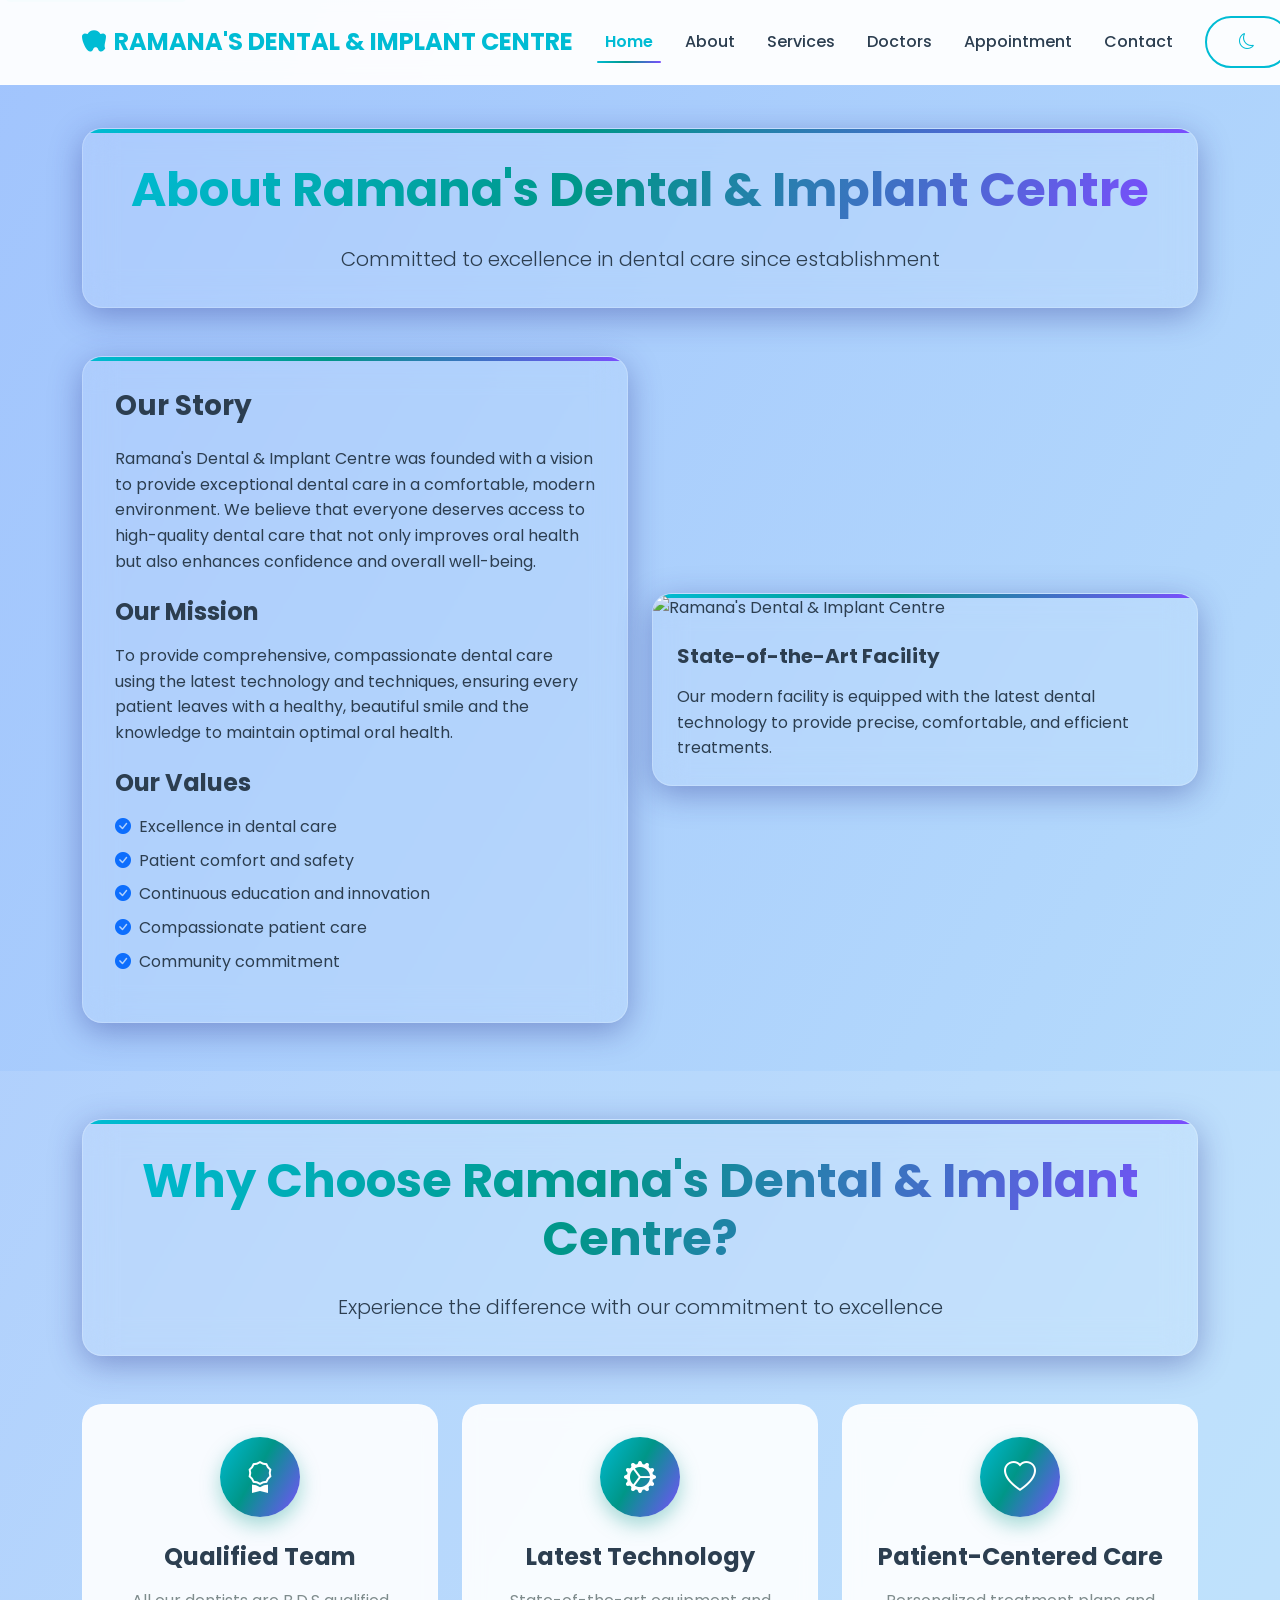
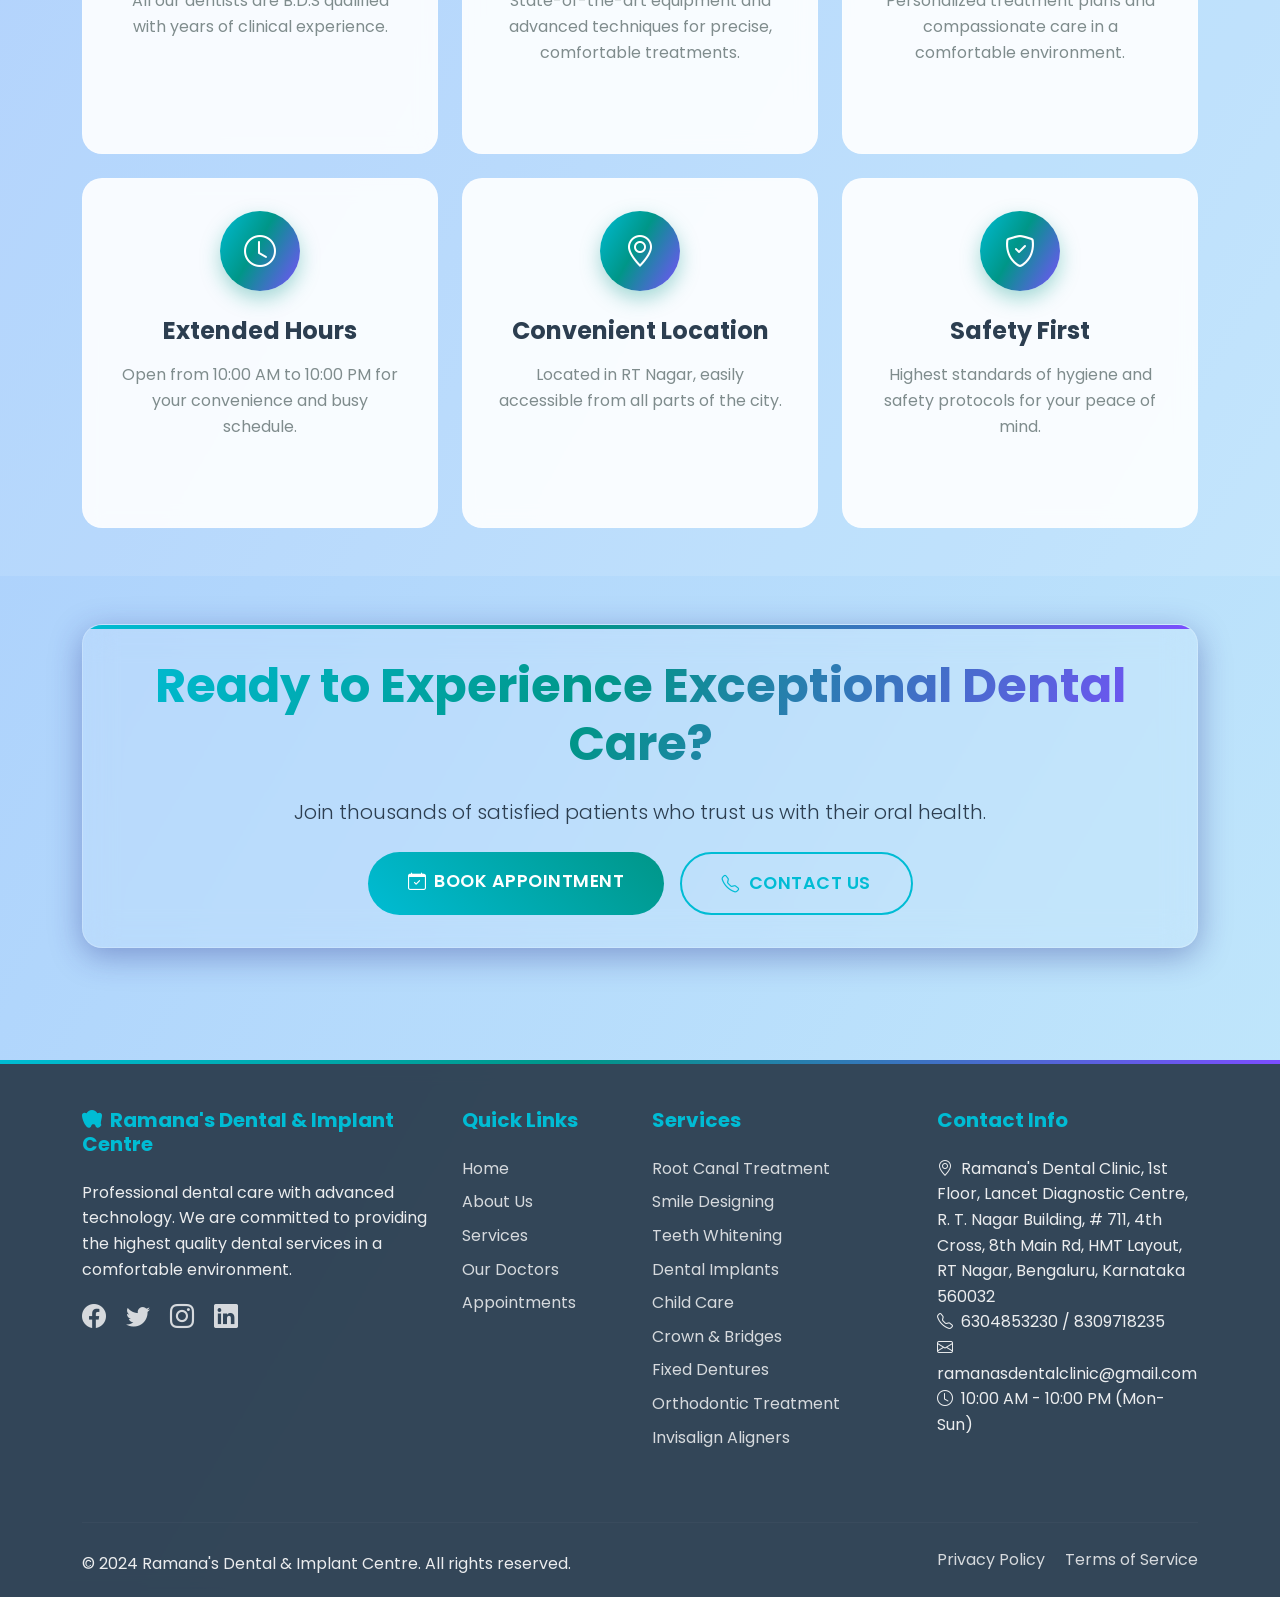
==== commit 0f792ac4: "image issue" ====
--- a/dental_clinic/about.html
+++ b/dental_clinic/about.html
@@ -252,7 +252,7 @@
                 <div class="col-lg-3 col-md-6 mb-4">
                     <h5>Contact Info</h5>
                     <ul class="list-unstyled">
-                        <li><i class="bi bi-geo-alt me-2"></i>1st Floor, Near CBI Road, RT Nagar</li>
+                        <li><i class="bi bi-geo-alt me-2"></i>Ramana's Dental Clinic, 1st Floor, Lancet Diagnostic Centre, R. T. Nagar Building, # 711, 4th Cross, 8th Main Rd, HMT Layout, RT Nagar, Bengaluru, Karnataka 560032</li>
                         <li><i class="bi bi-telephone me-2"></i>6304853230 / 8309718235</li>
                         <li><i class="bi bi-envelope me-2"></i>ramanasdentalclinic@gmail.com</li>
                         <li><i class="bi bi-clock me-2"></i>10:00 AM - 10:00 PM (Mon-Sun)</li>
--- a/dental_clinic/static/css/style.css
+++ b/dental_clinic/static/css/style.css
@@ -11,6 +11,11 @@
     --glass-border: rgba(255, 255, 255, 0.2);
     --glass-shadow: 0 8px 32px 0 rgba(31, 38, 135, 0.37);
     --brand-gradient: linear-gradient(120deg, #00bcd4 0%, #009688 45%, #7c4dff 100%);
+    color-scheme: light;
+}
+
+[data-theme="dark"] {
+    color-scheme: dark;
 }
 
 /* Custom Tooth Icon styling to compensate for missing bi-tooth in Bootstrap Icons */
@@ -362,8 +367,9 @@
 
 .doctor-image {
     width: 100%;
-    height: 250px;
+    height: 340px;
     object-fit: cover;
+    object-position: center 15%;
     transition: transform 0.3s ease;
     flex-shrink: 0;
 }
@@ -564,7 +570,7 @@
     }
 
     .doctor-image {
-        height: 200px;
+        height: 280px;
     }
 
     .doctor-info {
@@ -722,7 +728,7 @@
     }
 
     .doctor-image {
-        height: 220px;
+        height: 300px;
     }
 
     .btn {
@@ -757,7 +763,7 @@
     }
 
     .doctor-image {
-        height: 240px;
+        height: 320px;
     }
 
     .navbar-brand {
